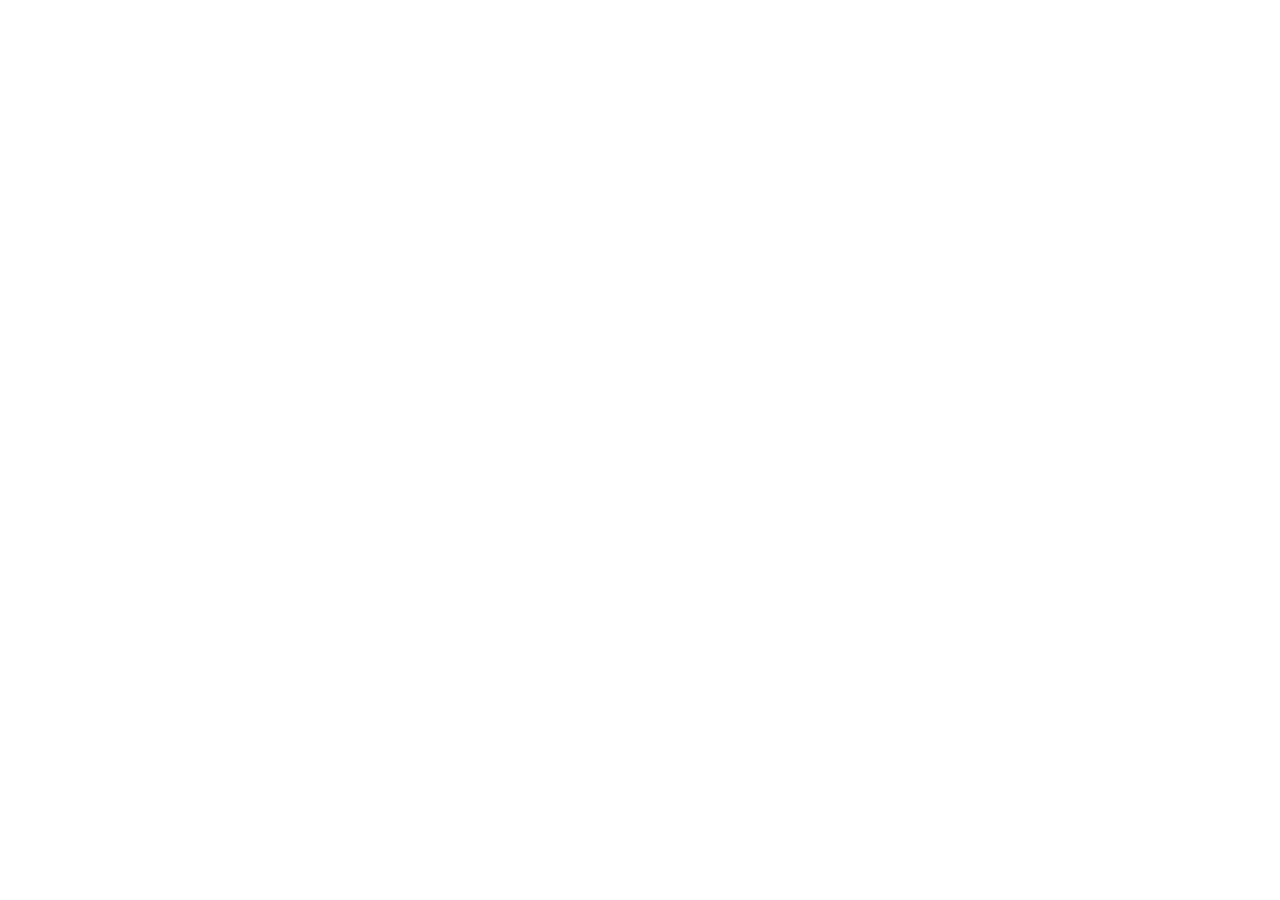
==== index.html @ b9d7a63a "Init : création du dépôt, arborescence des fichiers et structure HTML de base" ====
<!DOCTYPE html>
<html lang="fr">
<head>
    <meta charset="UTF-8">
    <meta name="viewport" content="width=device-width, initial-scale=1.0">
    <title>AfriTalent — Accueil</title>
    
    <!-- Bootstrap 5 via CDN : feuille de style -->
    <link href="https://cdn.jsdelivr.net/npm/bootstrap@5.3.0/dist/css/bootstrap.min.css" rel="stylesheet">
    
    <!-- Ma feuille de style personnelle -->
    <link rel="stylesheet" href="css/style.css">
</head>
<body>
    <!-- Le contenu de la page sera ajoute ici -->
    
    <!-- Bootstrap 5 via CDN : script JavaScript -->
    <script src="https://cdn.jsdelivr.net/npm/bootstrap@5.3.0/dist/js/bootstrap.bundle.min.js"></script>
    
    <!-- Votre script JavaScript -->
    <script src="js/main.js"></script>
    
</body>
</html>
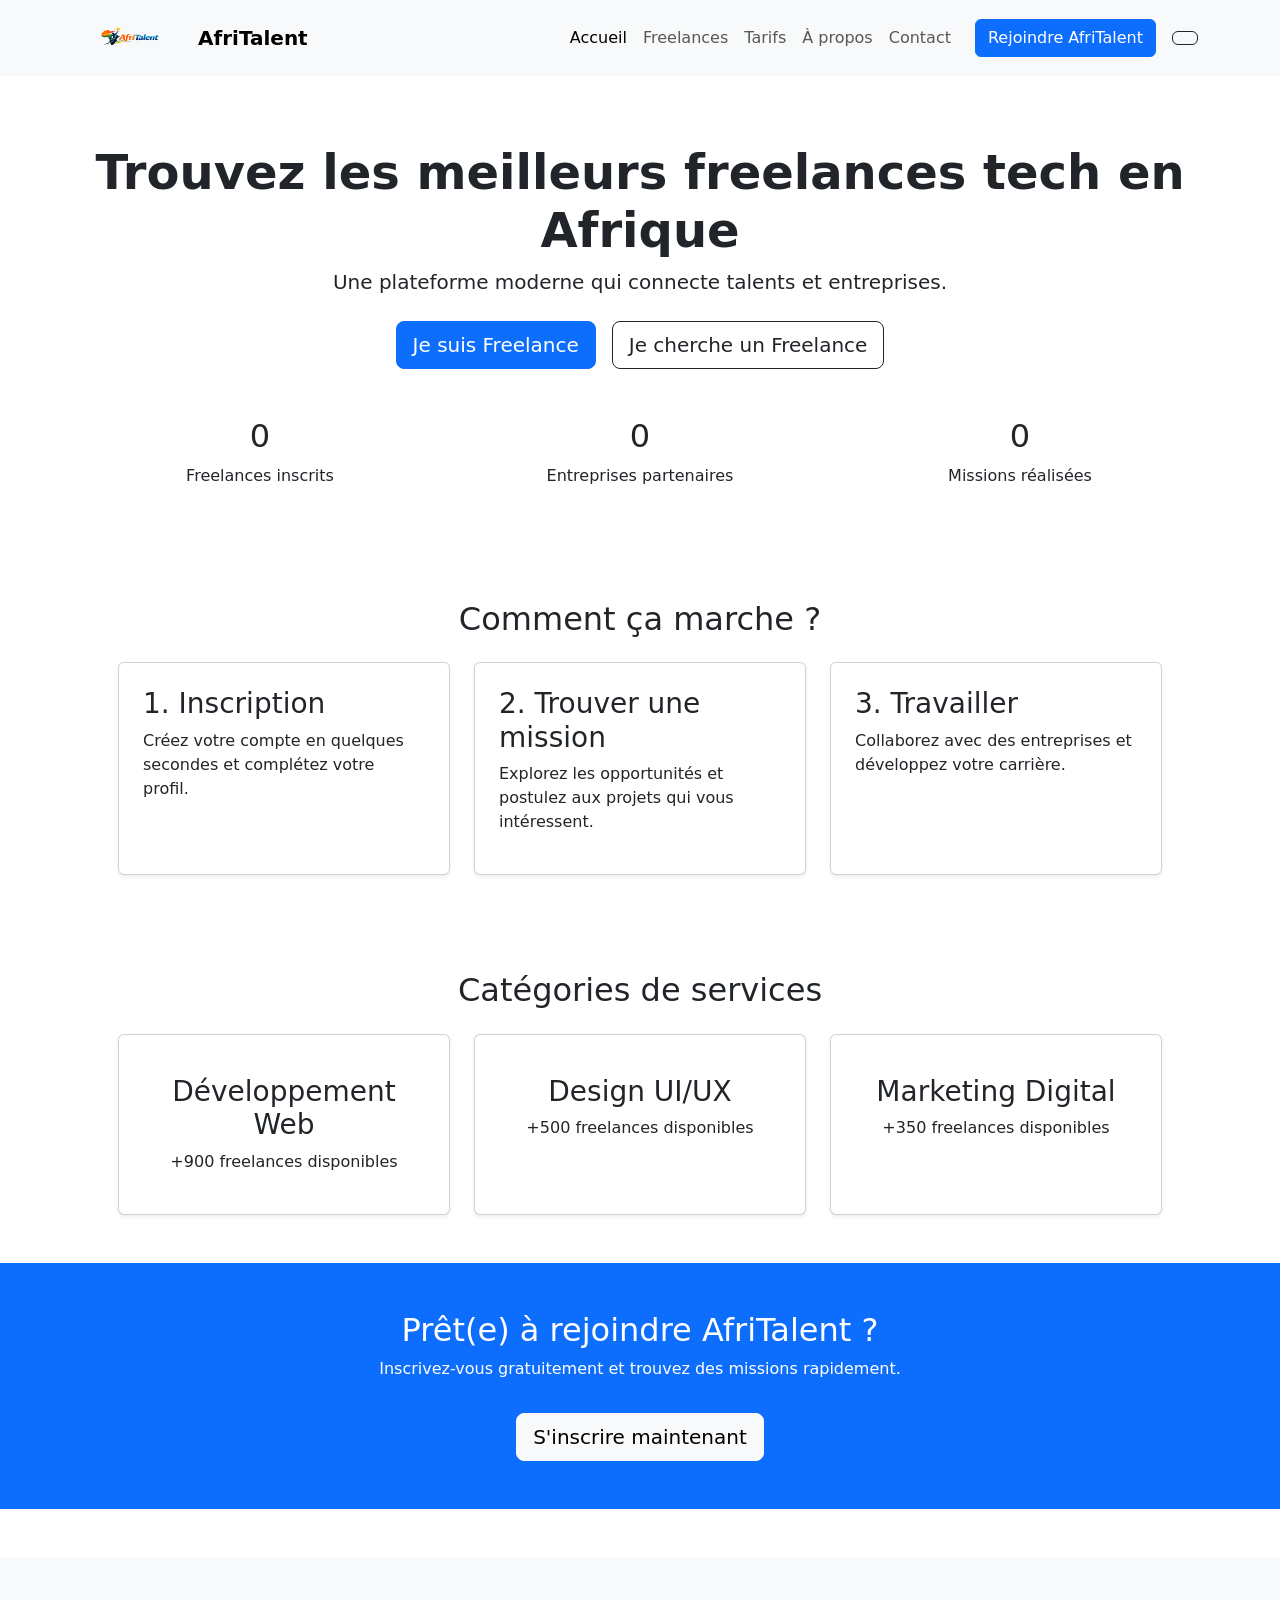
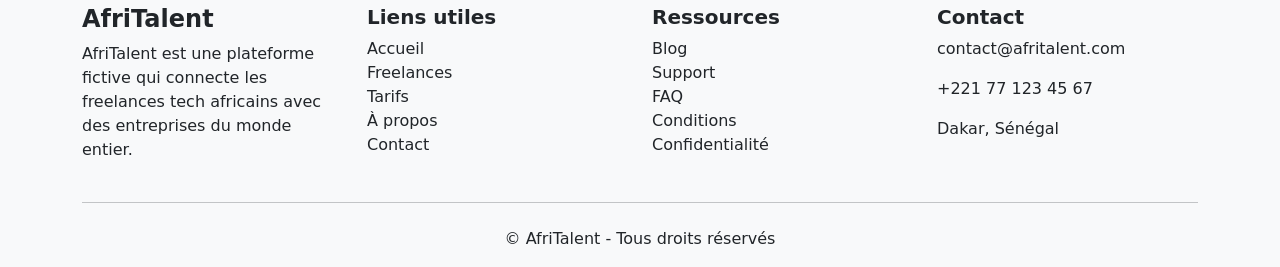
==== commit 7ebd221d: "HTML : structure complète des 5 pages avec sections et contenu texte" ====
--- a/index.html
+++ b/index.html
@@ -12,13 +12,204 @@
     <link rel="stylesheet" href="css/style.css">
 </head>
 <body>
-    <!-- Le contenu de la page sera ajoute ici -->
-    
-    <!-- Bootstrap 5 via CDN : script JavaScript -->
+    <!-- HEADER -->
+  <header>
+    <nav class="navbar navbar-expand-lg navbar-light bg-light fixed-top" id="mainNavbar">
+      <div class="container">
+          <a class="navbar-brand d-flex align-items-center gap-2 fw-bold" href="index.html">
+      <img src="images/logo.png" alt="Logo AfriTalent" width="100" height="50">
+       <a class="navbar-brand fw-bold" href="index.html">AfriTalent</a>
+       
+        <button class="navbar-toggler" type="button" data-bs-toggle="collapse" data-bs-target="#navbarNav">
+          <span class="navbar-toggler-icon"></span>
+        </button>
+
+        <div class="collapse navbar-collapse" id="navbarNav">
+          <ul class="navbar-nav ms-auto">
+            <li class="nav-item"><a class="nav-link active" href="index.html">Accueil</a></li>
+            <li class="nav-item"><a class="nav-link" href="freelance.html">Freelances</a></li>
+            <li class="nav-item"><a class="nav-link" href="tarifs.html">Tarifs</a></li>
+            <li class="nav-item"><a class="nav-link" href="about.html">À propos</a></li>
+            <li class="nav-item"><a class="nav-link" href="contact.html">Contact</a></li>
+          </ul>
+         
+
+          <!-- Bouton CTA -->
+          <a href="contact.html" class="btn btn-primary ms-lg-3">Rejoindre AfriTalent</a>
+          <button class="btn btn-outline-dark ms-3" id="darkModeBtn">
+        <i class="bi bi-moon"></i>
+        </button>
+        </div>
+
+      </div>
+    </nav>
+  </header>
+
+
+  <main class="mt-5 pt-5">
+
+
+    <section id="img-home" class="hero p-5 text-center">
+      <div class="container">
+        <h1 class="display-5 fw-bold">Trouvez les meilleurs freelances tech en Afrique</h1>
+        <p class="lead">Une plateforme moderne qui connecte talents et entreprises.</p>
+
+        <div class="d-flex justify-content-center gap-3 mt-4 flex-wrap">
+          <a href="freelances.html" class="btn btn-primary btn-lg">Je suis Freelance</a>
+          <a href="freelances.html" class="btn btn-outline-dark btn-lg">Je cherche un Freelance</a>
+        </div>
+
+    
+        <div class="row mt-5">
+          <div class="col-md-4">
+            <h2 class="counter" data-target="2500">0</h2>
+            <p>Freelances inscrits</p>
+          </div>
+          <div class="col-md-4">
+            <h2 class="counter" data-target="800">0</h2>
+            <p>Entreprises partenaires</p>
+          </div>
+          <div class="col-md-4">
+            <h2 class="counter" data-target="12000">0</h2>
+            <p>Missions réalisées</p>
+          </div>
+        </div>
+      </div>
+    </section>
+
+
+    <section class="container p-5">
+      <h2 class="text-center mb-4">Comment ça marche ?</h2>
+
+      <div class="row g-4">
+        <div class="col-md-4">
+          <div class="card p-4 shadow-sm h-100">
+            <h3>1. Inscription</h3>
+            <p>Créez votre compte en quelques secondes et complétez votre profil.</p>
+          </div>
+        </div>
+
+        <div class="col-md-4">
+          <div class="card p-4 shadow-sm h-100">
+            <h3>2. Trouver une mission</h3>
+            <p>Explorez les opportunités et postulez aux projets qui vous intéressent.</p>
+          </div>
+        </div>
+
+        <div class="col-md-4">
+          <div class="card p-4 shadow-sm h-100">
+            <h3>3. Travailler</h3>
+            <p>Collaborez avec des entreprises et développez votre carrière.</p>
+          </div>
+        </div>
+      </div>
+    </section>
+
+    
+    <section class="container p-5">
+      <h2 class="text-center mb-4">Catégories de services</h2>
+
+      <div class="row g-4">
+        <div class="col-md-4">
+          <div class="card p-4 text-center shadow-sm h-100">
+            <i class="bi bi-code-slash fs-1"></i>
+            <h3 class="mt-3">Développement Web</h3>
+            <p>+900 freelances disponibles</p>
+          </div>
+        </div>
+
+        <div class="col-md-4">
+          <div class="card p-4 text-center shadow-sm h-100">
+            <i class="bi bi-palette fs-1"></i>
+            <h3 class="mt-3">Design UI/UX</h3>
+            <p>+500 freelances disponibles</p>
+          </div>
+        </div>
+
+        <div class="col-md-4">
+          <div class="card p-4 text-center shadow-sm h-100">
+            <i class="bi bi-megaphone fs-1"></i>
+            <h3 class="mt-3">Marketing Digital</h3>
+            <p>+350 freelances disponibles</p>
+          </div>
+        </div>
+      </div>
+    </section>
+
+    
+    <section class="p-5 text-center bg-primary text-white">
+      <div class="container">
+        <h2>Prêt(e) à rejoindre AfriTalent ?</h2>
+        <p>Inscrivez-vous gratuitement et trouvez des missions rapidement.</p>
+        <a href="contact.html" class="btn btn-light btn-lg mt-3">S'inscrire maintenant</a>
+      </div>
+    </section>
+
+    </main>
+
     <script src="https://cdn.jsdelivr.net/npm/bootstrap@5.3.0/dist/js/bootstrap.bundle.min.js"></script>
-    
-    <!-- Votre script JavaScript -->
+
     <script src="js/main.js"></script>
     
+    <footer class="bg-light pt-5 pb-3 mt-5">
+        <div class="container">
+            <div class="row g-4">
+                <!-- Colonne 1 : AfriTalent -->
+                <div class="col-12 col-md-6 col-lg-3">
+                    <h4 class="fw-bold">AfriTalent</h4>
+                    <p>
+                        AfriTalent est une plateforme fictive qui connecte les freelances tech africains
+                        avec des entreprises du monde entier.
+                    </p>
+                    <div class="d-flex gap-3">
+                        <a href="#" class="text-dark fs-4"><i class="bi bi-facebook"></i></a>
+                        <a href="#" class="text-dark fs-4"><i class="bi bi-twitter-x"></i></a>
+                        <a href="#" class="text-dark fs-4"><i class="bi bi-linkedin"></i></a>
+                        <a href="#" class="text-dark fs-4"><i class="bi bi-instagram"></i></a>
+                    </div>
+                </div>
+
+                <!-- Colonne 2 : Liens utiles -->
+                <div class="col-12 col-md-6 col-lg-3">
+                    <h5 class="fw-bold">Liens utiles</h5>
+                    <ul class="list-unstyled">
+                        <li><a href="index.html" class="text-decoration-none text-dark">Accueil</a></li>
+                        <li><a href="freelances.html" class="text-decoration-none text-dark">Freelances</a></li>
+                        <li><a href="tarifs.html" class="text-decoration-none text-dark">Tarifs</a></li>
+                        <li><a href="about.html" class="text-decoration-none text-dark">À propos</a></li>
+                        <li><a href="contact.html" class="text-decoration-none text-dark">Contact</a></li>
+                    </ul>
+                </div>
+
+                <!-- Colonne 3 : Ressources -->
+                <div class="col-12 col-md-6 col-lg-3">
+                    <h5 class="fw-bold">Ressources</h5>
+                    <ul class="list-unstyled">
+                        <li><a href="#" class="text-decoration-none text-dark">Blog</a></li>
+                        <li><a href="#" class="text-decoration-none text-dark">Support</a></li>
+                        <li><a href="#" class="text-decoration-none text-dark">FAQ</a></li>
+                        <li><a href="#" class="text-decoration-none text-dark">Conditions</a></li>
+                        <li><a href="#" class="text-decoration-none text-dark">Confidentialité</a></li>
+                    </ul>
+                </div>
+
+                <!-- Colonne 4 : Contact -->
+                <div class="col-12 col-md-6 col-lg-3">
+                    <h5 class="fw-bold">Contact</h5>
+                    <p><i class="bi bi-envelope"></i> contact@afritalent.com</p>
+                    <p><i class="bi bi-telephone"></i> +221 77 123 45 67</p>
+                    <p><i class="bi bi-geo-alt"></i> Dakar, Sénégal</p>
+                </div>
+
+            </div>
+
+            <hr class="my-4">
+
+            <p class="text-center mb-0">
+                &copy; <span id="year"></span> AfriTalent - Tous droits réservés
+            </p>
+
+        </div>
+    </footer>
 </body>
 </html>
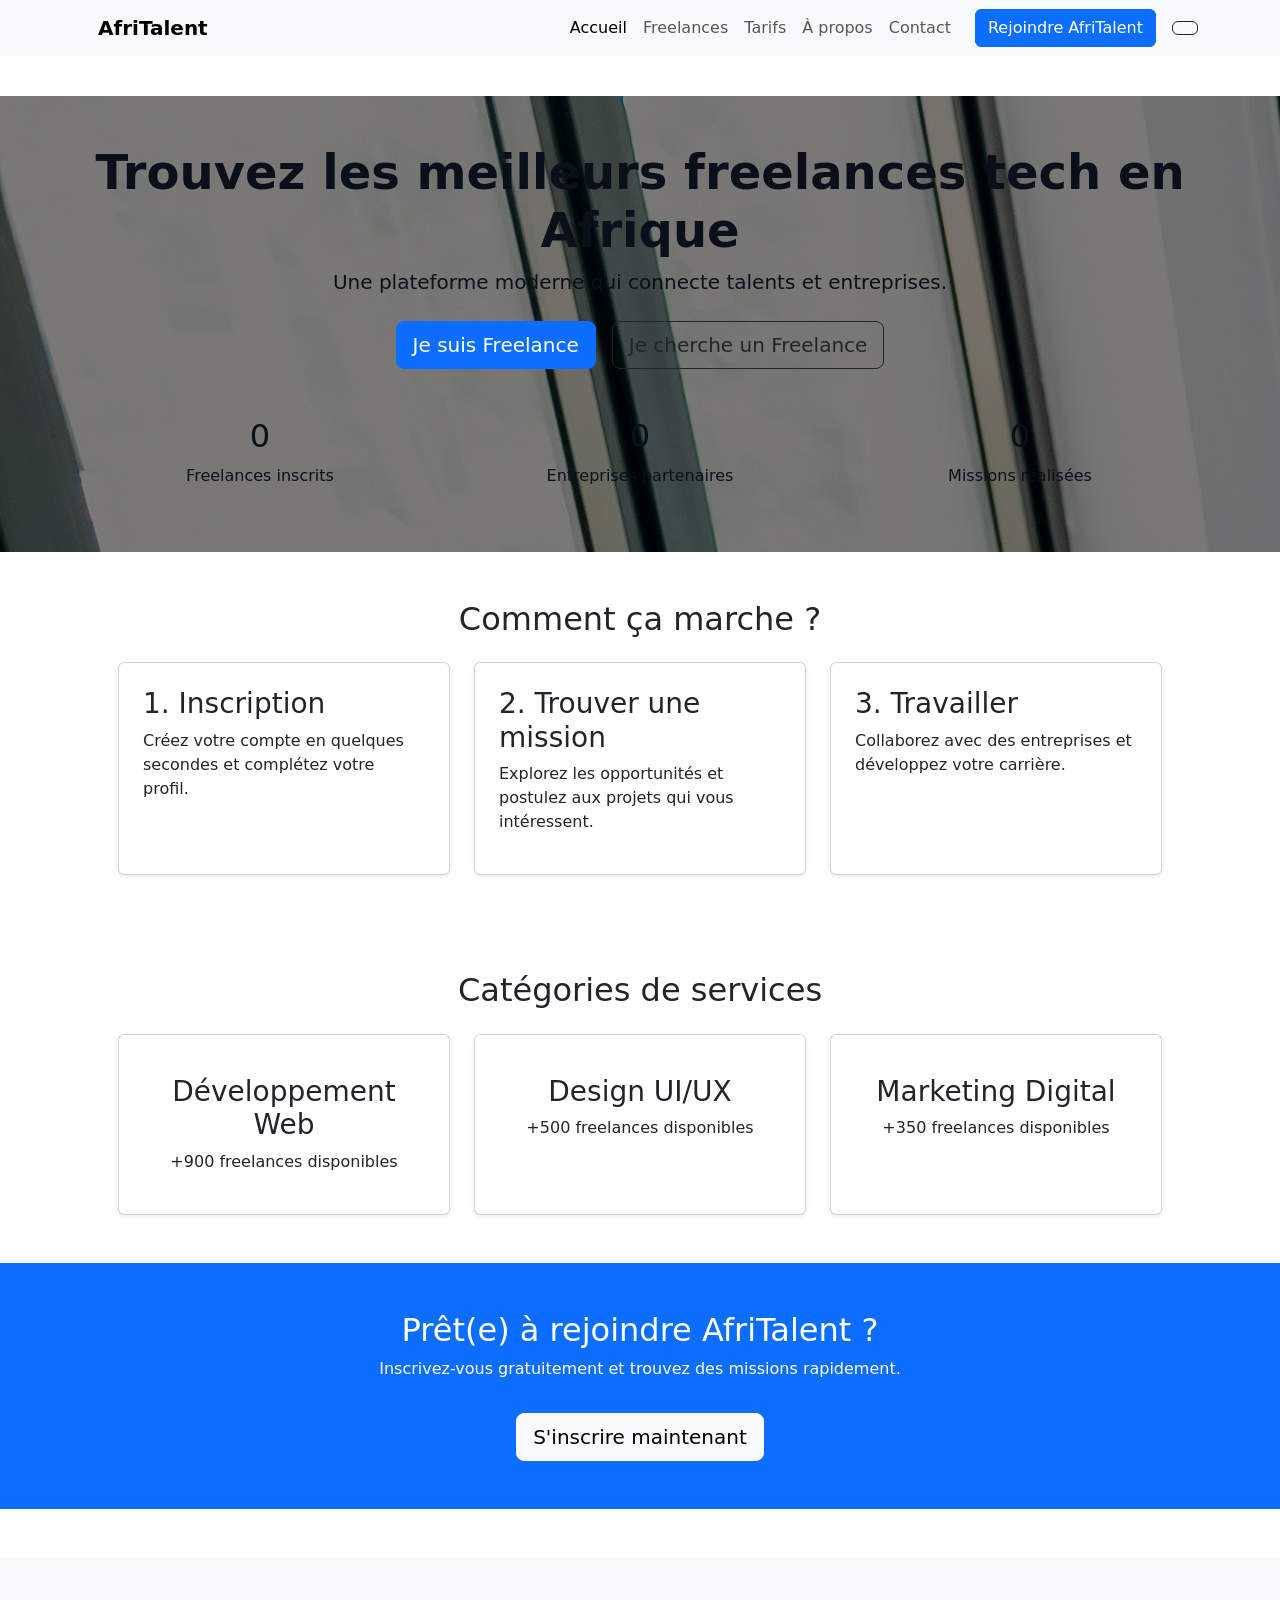
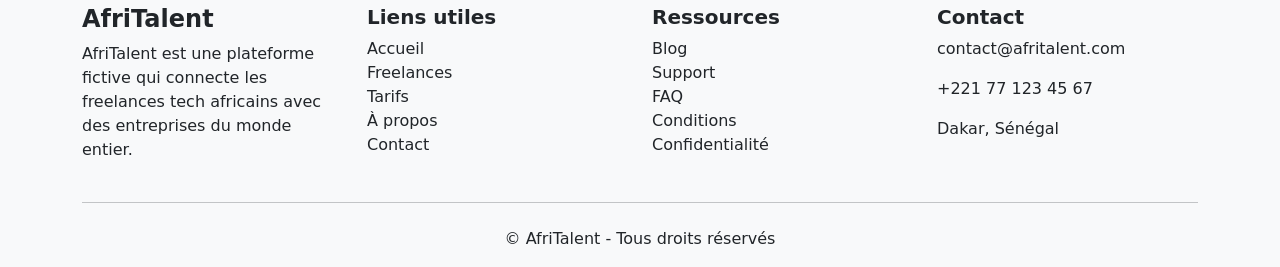
==== commit a3de6998: "CSS : variables, typographie, layout général et styles de base" ====
--- a/index.html
+++ b/index.html
@@ -16,15 +16,14 @@
   <header>
     <nav class="navbar navbar-expand-lg navbar-light bg-light fixed-top" id="mainNavbar">
       <div class="container">
-          <a class="navbar-brand d-flex align-items-center gap-2 fw-bold" href="index.html">
-      <img src="images/logo.png" alt="Logo AfriTalent" width="100" height="50">
-       <a class="navbar-brand fw-bold" href="index.html">AfriTalent</a>
+            <a class="navbar-brand d-flex align-items-center gap-2 fw-bold" href="index.html">
+            <a class="navbar-brand fw-bold" href="index.html">AfriTalent</a>
        
-        <button class="navbar-toggler" type="button" data-bs-toggle="collapse" data-bs-target="#navbarNav">
-          <span class="navbar-toggler-icon"></span>
-        </button>
-
-        <div class="collapse navbar-collapse" id="navbarNav">
+            <button class="navbar-toggler" type="button" data-bs-toggle="collapse" data-bs-target="#navbarNav">
+                <span class="navbar-toggler-icon"></span>
+            </button>
+
+            <div class="collapse navbar-collapse" id="navbarNav">
           <ul class="navbar-nav ms-auto">
             <li class="nav-item"><a class="nav-link active" href="index.html">Accueil</a></li>
             <li class="nav-item"><a class="nav-link" href="freelance.html">Freelances</a></li>
@@ -34,14 +33,13 @@
           </ul>
          
 
-          <!-- Bouton CTA -->
-          <a href="contact.html" class="btn btn-primary ms-lg-3">Rejoindre AfriTalent</a>
-          <button class="btn btn-outline-dark ms-3" id="darkModeBtn">
-        <i class="bi bi-moon"></i>
-        </button>
-        </div>
-
-      </div>
+                    <!-- Bouton CTA -->
+                    <a href="contact.html" class="btn btn-primary ms-lg-3">Rejoindre AfriTalent</a>
+                    <button class="btn btn-outline-dark ms-3" id="darkModeBtn">
+                    <i class="bi bi-moon"></i>
+                </button>
+            </div>
+        </div>
     </nav>
   </header>
 
@@ -49,7 +47,7 @@
   <main class="mt-5 pt-5">
 
 
-    <section id="img-home" class="hero p-5 text-center">
+    <section id="img" class=" p-5 text-center">
       <div class="container">
         <h1 class="display-5 fw-bold">Trouvez les meilleurs freelances tech en Afrique</h1>
         <p class="lead">Une plateforme moderne qui connecte talents et entreprises.</p>
--- a/css/style.css
+++ b/css/style.css
@@ -0,0 +1,18 @@
+:root{
+    --primary: #0d6efd;
+  --secondary: #6c757d;
+  --dark: #0b0f1a;
+  --light: #ffffff;
+  --gray: #f5f6fa;
+  --text: #1c1c1c;
+
+}
+
+
+#img{
+    background-image: linear-gradient(to bottom, rgb(0,0,0,0.5), rgb(0,0,0,0.5)), url(../images/photo-arriere-plan.jpg);
+    gap: 100px;
+    padding: 100px;
+    align-items: center;
+    color: var(--dark);
+}
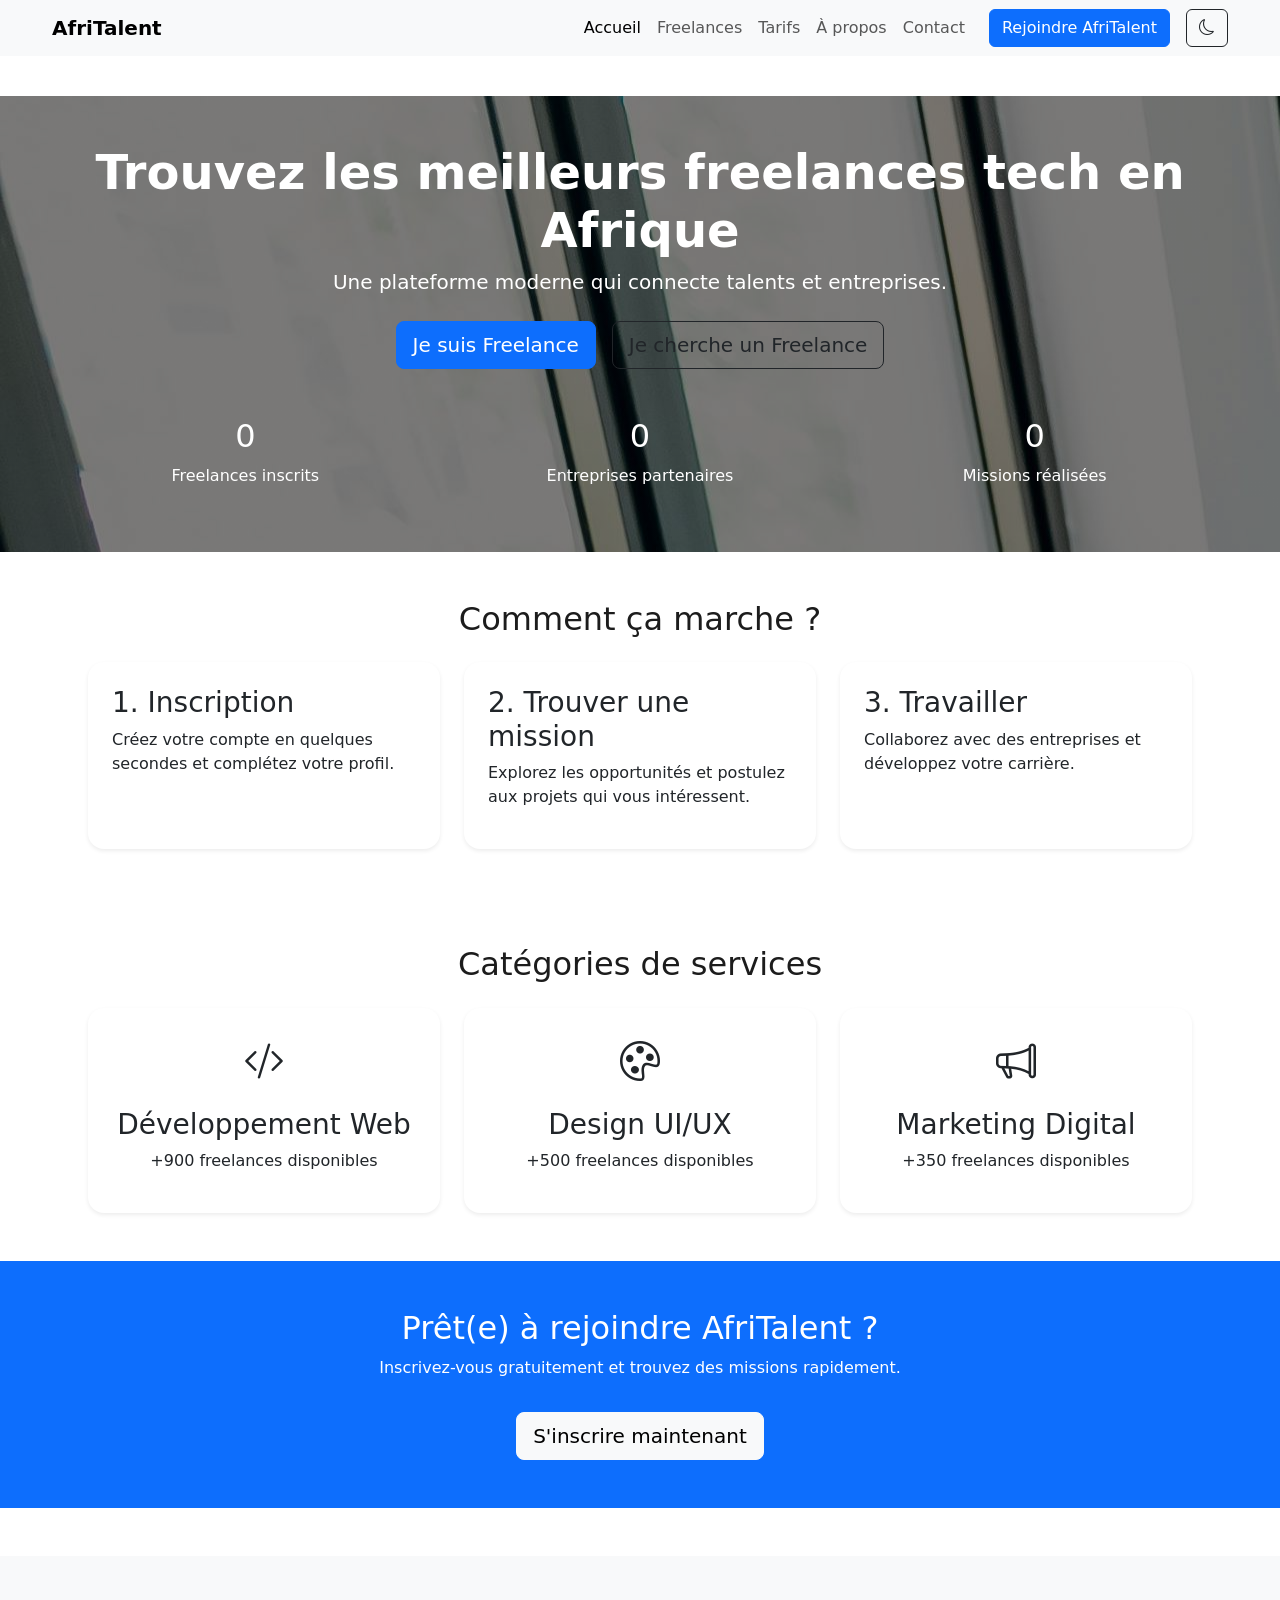
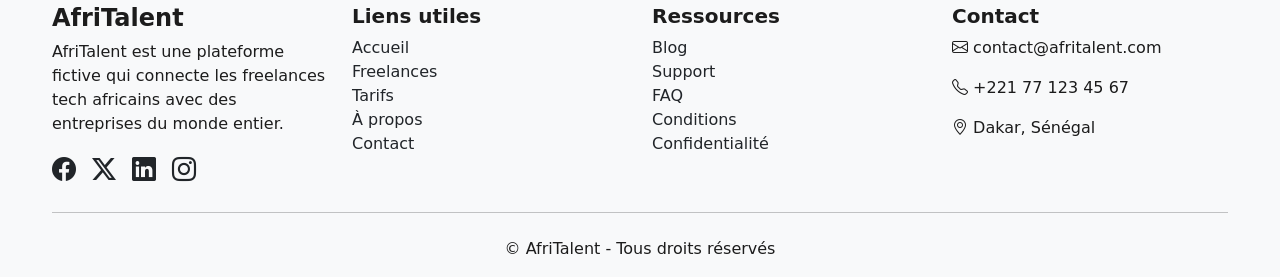
==== commit dcd08ce6: "CSS : responsive design mobile et tablette, media queries" ====
--- a/index.html
+++ b/index.html
@@ -7,6 +7,7 @@
     
     <!-- Bootstrap 5 via CDN : feuille de style -->
     <link href="https://cdn.jsdelivr.net/npm/bootstrap@5.3.0/dist/css/bootstrap.min.css" rel="stylesheet">
+    <link href="https://cdn.jsdelivr.net/npm/bootstrap-icons@1.10.5/font/bootstrap-icons.css" rel="stylesheet">
     
     <!-- Ma feuille de style personnelle -->
     <link rel="stylesheet" href="css/style.css">
@@ -16,17 +17,15 @@
   <header>
     <nav class="navbar navbar-expand-lg navbar-light bg-light fixed-top" id="mainNavbar">
       <div class="container">
-            <a class="navbar-brand d-flex align-items-center gap-2 fw-bold" href="index.html">
             <a class="navbar-brand fw-bold" href="index.html">AfriTalent</a>
-       
-            <button class="navbar-toggler" type="button" data-bs-toggle="collapse" data-bs-target="#navbarNav">
+            <button class="navbar-toggler" type="button" data-bs-toggle="collapse" data-bs-target="#navbarNav" aria-controls="navbarNav" aria-expanded="false" aria-label="Basculer la navigation">
                 <span class="navbar-toggler-icon"></span>
             </button>
 
             <div class="collapse navbar-collapse" id="navbarNav">
           <ul class="navbar-nav ms-auto">
             <li class="nav-item"><a class="nav-link active" href="index.html">Accueil</a></li>
-            <li class="nav-item"><a class="nav-link" href="freelance.html">Freelances</a></li>
+            <li class="nav-item"><a class="nav-link" href="freelances.html">Freelances</a></li>
             <li class="nav-item"><a class="nav-link" href="tarifs.html">Tarifs</a></li>
             <li class="nav-item"><a class="nav-link" href="about.html">À propos</a></li>
             <li class="nav-item"><a class="nav-link" href="contact.html">Contact</a></li>
@@ -143,13 +142,9 @@
       </div>
     </section>
 
-    </main>
-
-    <script src="https://cdn.jsdelivr.net/npm/bootstrap@5.3.0/dist/js/bootstrap.bundle.min.js"></script>
-
-    <script src="js/main.js"></script>
-    
-    <footer class="bg-light pt-5 pb-3 mt-5">
+  </main>
+
+  <footer class="bg-light pt-5 pb-3 mt-5">
         <div class="container">
             <div class="row g-4">
                 <!-- Colonne 1 : AfriTalent -->
@@ -209,5 +204,8 @@
 
         </div>
     </footer>
+
+    <script src="https://cdn.jsdelivr.net/npm/bootstrap@5.3.0/dist/js/bootstrap.bundle.min.js"></script>
+    <script src="js/main.js"></script>
 </body>
 </html>
--- a/css/style.css
+++ b/css/style.css
@@ -1,18 +1,194 @@
 :root{
-    --primary: #0d6efd;
+  --primary: #0d6efd;
   --secondary: #6c757d;
   --dark: #0b0f1a;
   --light: #ffffff;
   --gray: #f5f6fa;
   --text: #1c1c1c;
-
+  --font-body: "Inter", system-ui, sans-serif;
+  --radius: 1rem;
+  --shadow: 0 15px 30px rgba(0, 0, 0, 0.08);
+}
+body {
+  font-family: var(--font-body);
+  background-color: var(--bs-body-bg);
+  color: var(--text);
+  transition: background 0.3s ease, color 0.3s ease;
+  background-size: cover;
+  background-position: center;
+  background-repeat: no-repeat;
 }
 
+.hero {
+  background: var(--gray);
+  border-radius: var(--radius);
+}
 
-#img{
-    background-image: linear-gradient(to bottom, rgb(0,0,0,0.5), rgb(0,0,0,0.5)), url(../images/photo-arriere-plan.jpg);
-    gap: 100px;
-    padding: 100px;
-    align-items: center;
-    color: var(--dark);
-}+.card {
+  border: none;
+  border-radius: var(--radius);
+  box-shadow: var(--shadow);
+  transition: transform 0.3s ease, box-shadow 0.3s ease;
+}
+
+.card:hover {
+  transform: translateY(-6px);
+  box-shadow: 0 15px 30px rgba(0, 0, 0, 0.12);
+}
+
+.navbar.scrolled {
+  background-color: var(--light);
+  box-shadow: var(--shadow);
+  transition: 0.3s;
+}
+
+body.dark {
+  background-color: var(--dark);
+  color: var(--light);
+}
+
+body.dark .card {
+  background-color: #111827;
+  color: var(--light);
+}
+
+body.dark .navbar {
+  background-color: #111827;
+}
+
+body.dark .navbar .nav-link,
+body.dark .navbar-brand {
+  color: var(--light);
+}
+
+@media (max-width: 768px) {
+  .hero {
+    text-align: center;
+    padding: 30px;
+  }
+}
+
+.hero .container {
+  position: relative;
+  z-index: 1;
+}
+
+/* ==========================
+   BENTO GRID (CHIFFRES CLÉS)
+========================== */
+.bento-grid {
+  display: grid;
+  grid-template-columns: repeat(3, 1fr);
+  gap: 20px;
+}
+
+.bento-card {
+  background: var(--gray);
+  padding: 30px;
+  border-radius: var(--radius);
+  box-shadow: var(--shadow);
+  text-align: center;
+  transition: 0.3s ease;
+}
+
+.bento-card:hover {
+  transform: translateY(-6px);
+}
+
+/* Carte plus grande */
+.bento-card.big {
+  grid-column: span 2;
+  grid-row: span 2;
+  display: flex;
+  flex-direction: column;
+  justify-content: center;
+}
+
+/* Carte large */
+.bento-card.wide {
+  grid-column: span 3;
+}
+
+/* Counter style */
+.bento-card h3 {
+  font-size: 50px;
+  font-weight: bold;
+  color: var(--primary);
+}
+
+/* Responsive */
+@media (max-width: 992px) {
+  .bento-grid {
+    grid-template-columns: repeat(2, 1fr);
+  }
+
+  .bento-card.wide {
+    grid-column: span 2;
+  }
+
+  .bento-card.big {
+    grid-column: span 2;
+  }
+}
+
+#img {
+  background-image: linear-gradient(to bottom, rgba(0, 0, 0, 0.5), rgba(0, 0, 0, 0.5)), url(../images/photo-arriere-plan.jpg);
+  gap: 100px;
+  padding: 100px;
+  align-items: center;
+  color: var(--light);
+}
+/* =========================
+   RESPONSIVE MOBILE
+========================= */
+@media (max-width: 576px) {
+
+  .hero h1 {
+    font-size: 2rem;
+  }
+
+  .hero p {
+    font-size: 1rem;
+  }
+
+  .hero {
+    padding: 60px 20px;
+    text-align: center;
+  }
+
+  .navbar-brand {
+    font-size: 1.3rem;
+  }
+
+  footer {
+    text-align: center;
+  }
+}
+
+/* =========================
+   RESPONSIVE TABLETTE
+========================= */
+@media (min-width: 577px) and (max-width: 991px) {
+
+  .hero h1 {
+    font-size: 2.5rem;
+  }
+
+  .hero {
+    padding: 80px 30px;
+  }
+}
+
+/* =========================
+   GRAND ECRAN
+========================= */
+@media (min-width: 1200px) {
+
+  .hero h1 {
+    font-size: 4rem;
+  }
+
+  .container {
+    max-width: 1200px;
+  }
+}
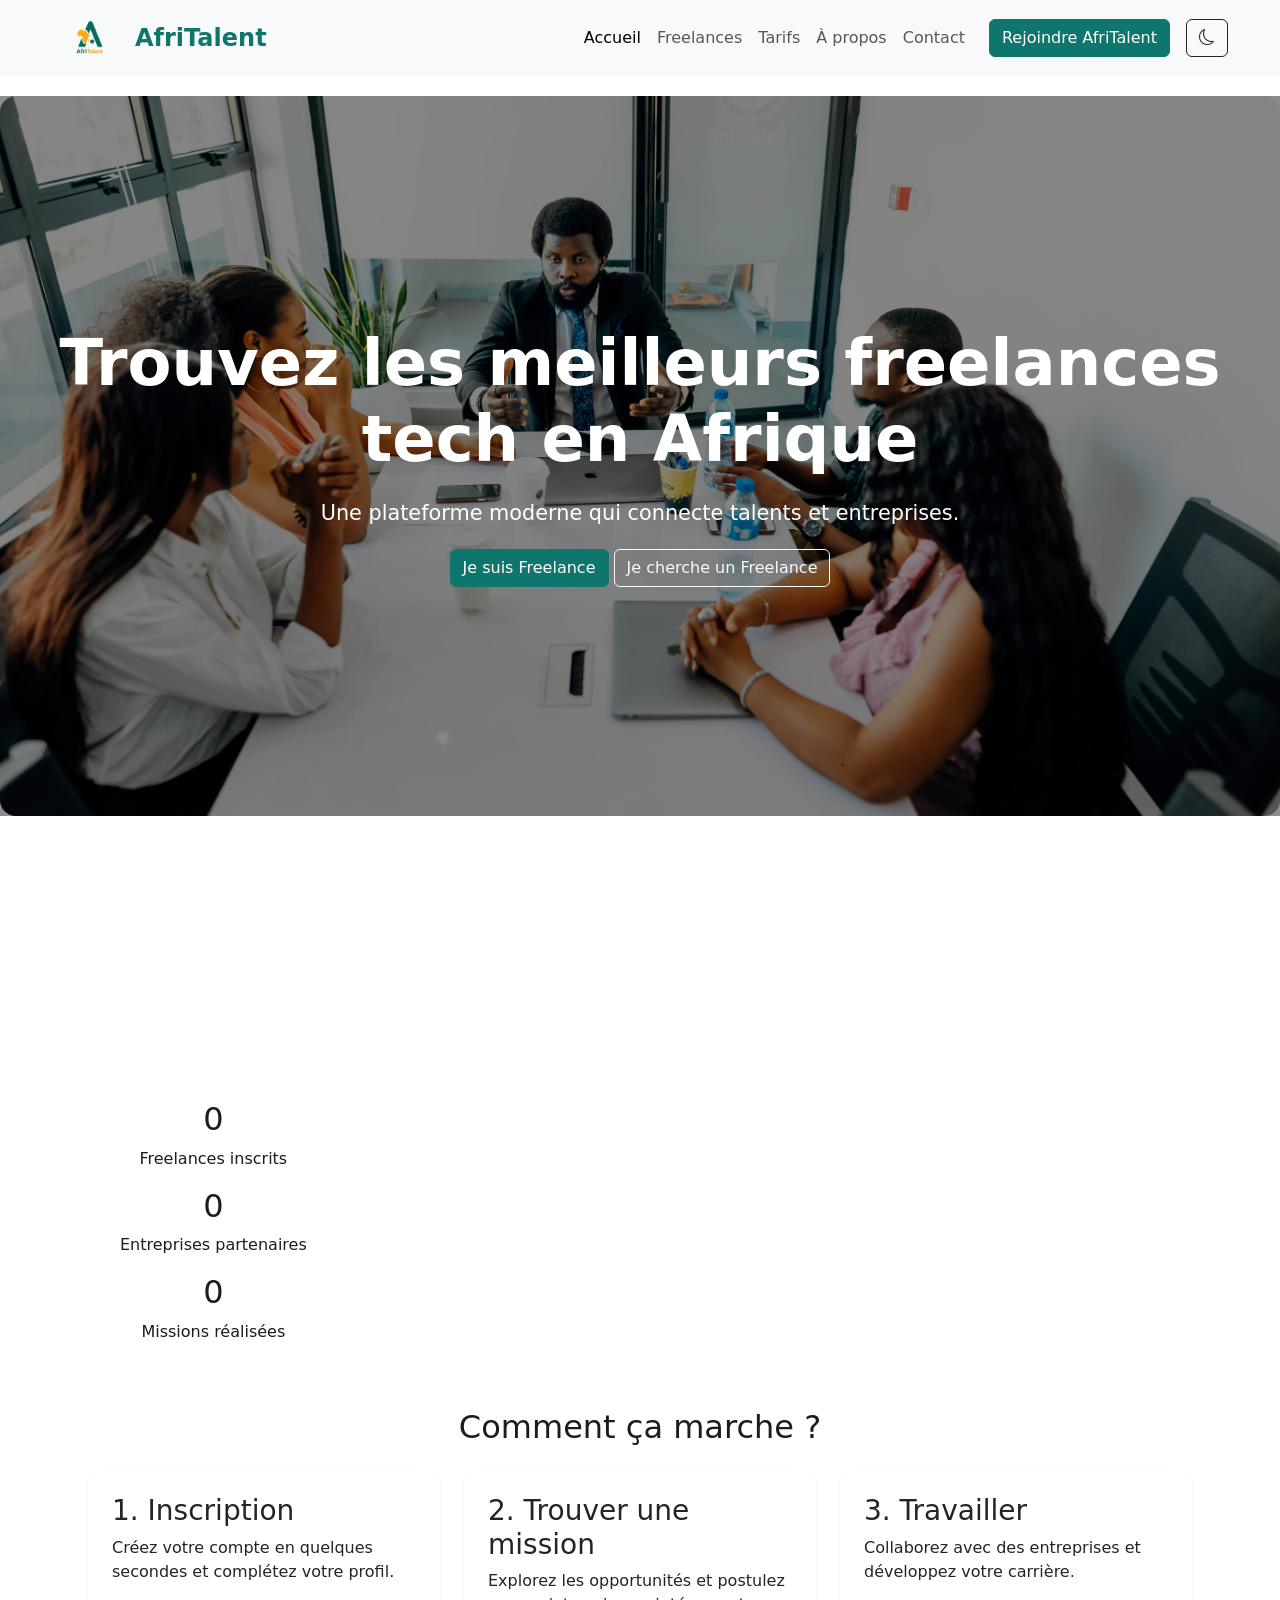
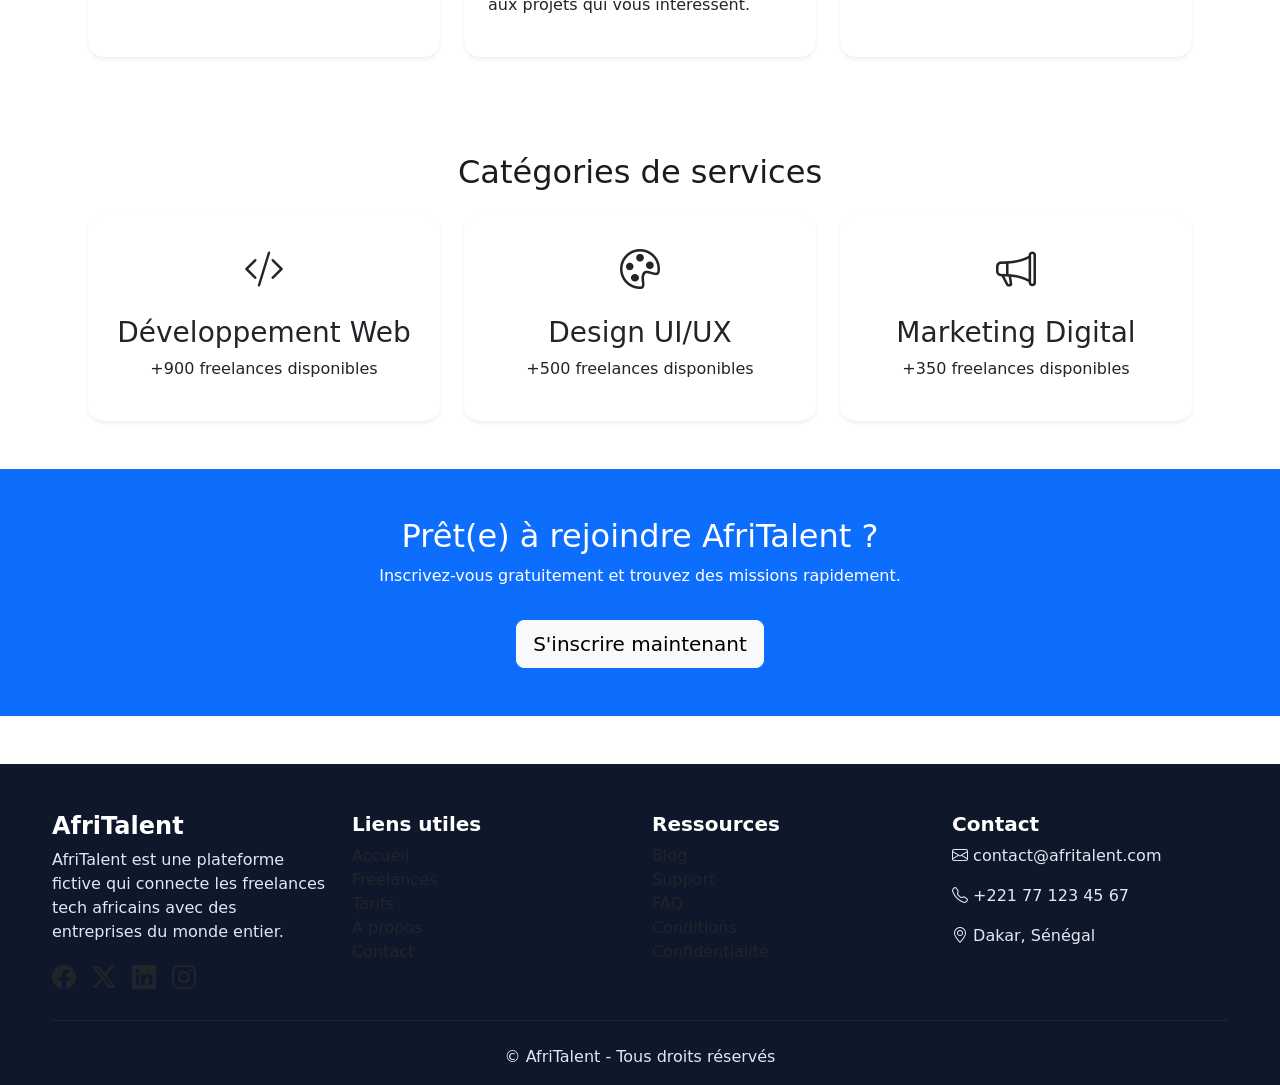
==== commit 093ba7f6: "JS : dark mode avec localStorage, navbar dynamique au scroll" ====
--- a/index.html
+++ b/index.html
@@ -17,7 +17,13 @@
   <header>
     <nav class="navbar navbar-expand-lg navbar-light bg-light fixed-top" id="mainNavbar">
       <div class="container">
-            <a class="navbar-brand fw-bold" href="index.html">AfriTalent</a>
+            <a class="navbar-brand d-flex align-items-center" href="index.html">
+    <img src="images/logo-afritalent.png"
+         alt="Logo AfriTalent"
+         class="logo-navbar">
+
+    <span class="ms-2 fw-bold">AfriTalent</span>
+</a>
             <button class="navbar-toggler" type="button" data-bs-toggle="collapse" data-bs-target="#navbarNav" aria-controls="navbarNav" aria-expanded="false" aria-label="Basculer la navigation">
                 <span class="navbar-toggler-icon"></span>
             </button>
@@ -46,33 +52,46 @@
   <main class="mt-5 pt-5">
 
 
-    <section id="img" class=" p-5 text-center">
-      <div class="container">
-        <h1 class="display-5 fw-bold">Trouvez les meilleurs freelances tech en Afrique</h1>
-        <p class="lead">Une plateforme moderne qui connecte talents et entreprises.</p>
-
-        <div class="d-flex justify-content-center gap-3 mt-4 flex-wrap">
-          <a href="freelances.html" class="btn btn-primary btn-lg">Je suis Freelance</a>
-          <a href="freelances.html" class="btn btn-outline-dark btn-lg">Je cherche un Freelance</a>
-        </div>
-
-    
-        <div class="row mt-5">
-          <div class="col-md-4">
-            <h2 class="counter" data-target="2500">0</h2>
-            <p>Freelances inscrits</p>
-          </div>
-          <div class="col-md-4">
-            <h2 class="counter" data-target="800">0</h2>
-            <p>Entreprises partenaires</p>
-          </div>
-          <div class="col-md-4">
-            <h2 class="counter" data-target="12000">0</h2>
-            <p>Missions réalisées</p>
-          </div>
-        </div>
-      </div>
-    </section>
+   <section class="hero">
+  <div class="hero-overlay">
+    <div class="container text-center">
+      <h1>Trouvez les meilleurs freelances tech en Afrique</h1>
+      <p>Une plateforme moderne qui connecte talents et entreprises.</p>
+
+      <a href="freelances.html" class="btn btn-primary">
+        Je suis Freelance
+      </a>
+
+      <a href="contact.html" class="btn btn-outline-light">
+        Je cherche un Freelance
+      </a>
+    </div>
+  </div>
+</section>
+<div class="wave">
+  <svg xmlns="http://www.w3.org/2000/svg"
+       viewBox="0 0 1440 320">
+    <path fill="#ffffff"
+          fill-opacity="1"
+          d="M0,128L80,149.3C160,171,320,213,480,208C640,203,800,149,960,138.7C1120,128,1280,160,1360,176L1440,192L1440,320L0,320Z">
+    </path>
+  </svg>
+</div>
+
+ <div class="col-md-4 text-center">
+    <h2 class="counter" data-target="2500">0</h2>
+    <p>Freelances inscrits</p>
+</div>
+
+<div class="col-md-4 text-center">
+    <h2 class="counter" data-target="800">0</h2>
+    <p>Entreprises partenaires</p>
+</div>
+
+<div class="col-md-4 text-center">
+    <h2 class="counter" data-target="12000">0</h2>
+    <p>Missions réalisées</p>
+</div>
 
 
     <section class="container p-5">
@@ -144,7 +163,7 @@
 
   </main>
 
-  <footer class="bg-light pt-5 pb-3 mt-5">
+  <footer class="footer-custom pt-5 pb-3 mt-5">
         <div class="container">
             <div class="row g-4">
                 <!-- Colonne 1 : AfriTalent -->
@@ -206,6 +225,10 @@
     </footer>
 
     <script src="https://cdn.jsdelivr.net/npm/bootstrap@5.3.0/dist/js/bootstrap.bundle.min.js"></script>
+
+    <button id="backToTop" class="btn btn-primary">
+  ↑
+</button>
     <script src="js/main.js"></script>
 </body>
 </html>
--- a/css/style.css
+++ b/css/style.css
@@ -1,13 +1,76 @@
 :root{
-  --primary: #0d6efd;
-  --secondary: #6c757d;
-  --dark: #0b0f1a;
-  --light: #ffffff;
-  --gray: #f5f6fa;
+ --primary: #0F766E;
+ --secondary: #F59E0B;
+ --accent: #2563EB;
+ --light-bg: #F8FAFC;
+ --dark-text: #1E293B;
+ --gray: #f5f6fa;
   --text: #1c1c1c;
   --font-body: "Inter", system-ui, sans-serif;
   --radius: 1rem;
   --shadow: 0 15px 30px rgba(0, 0, 0, 0.08);
+
+}
+.hero {
+    background: linear-gradient(
+        135deg,
+        #0F766E,
+        #2563EB
+    );
+    color: white;
+}
+.about-section {
+    background: #F8FAFC;
+}
+.about-section .card {
+    border-left: 5px solid #0F766E;
+}
+.freelance-page {
+    background-color: #F8FAFC;
+}
+.card {
+    border: none;
+    border-radius: 15px;
+}
+.card:hover {
+    transform: translateY(-5px);
+    box-shadow: 0 15px 30px rgba(0,0,0,0.15);
+}
+.border-primary {
+    border: 3px solid #F59E0B !important;
+}
+.btn-primary {
+    background-color: #0F766E;
+    border-color: #0F766E;
+}
+.contact-section {
+    background:
+    linear-gradient(
+    rgba(15,118,110,0.85),
+    rgba(37,99,235,0.85)),
+    url("../images/bg.jpg");
+}
+.form-control {
+    border-radius: 10px;
+}
+footer {
+    background: #0F172A;
+    color: white;
+}
+footer a {
+    color: #CBD5E1;
+}
+
+footer a:hover {
+    color: #F59E0B;
+}
+.dark-mode footer {
+    background: #020617;
+    color: white;
+}
+
+.dark-mode footer a {
+    color: #e2e8f0 !important;
 }
 body {
   font-family: var(--font-body);
@@ -131,12 +194,35 @@
   }
 }
 
-#img {
-  background-image: linear-gradient(to bottom, rgba(0, 0, 0, 0.5), rgba(0, 0, 0, 0.5)), url(../images/photo-arriere-plan.jpg);
-  gap: 100px;
-  padding: 100px;
-  align-items: center;
-  color: var(--light);
+.hero {
+    background-image: url("../images/photo-arriere-plan.jpg");
+    background-size: cover;
+    background-position: center;
+    min-height: 80vh;
+
+    position: relative;
+}
+
+.hero-overlay {
+    background: rgba(0, 0, 0, 0.45);
+
+    min-height: 80vh;
+
+    display: flex;
+    align-items: center;
+    justify-content: center;
+
+    color: white;
+}
+
+.hero h1 {
+    font-size: 4rem;
+    font-weight: bold;
+}
+
+.hero p {
+    font-size: 1.3rem;
+    margin: 20px 0;
 }
 /* =========================
    RESPONSIVE MOBILE
@@ -164,6 +250,34 @@
     text-align: center;
   }
 }
+footer {
+    background: #0f172a;
+    color: #f8fafc;
+    padding: 60px 30px;
+}
+
+footer h4,
+footer h5 {
+    color: white;
+    font-weight: bold;
+}
+
+footer p {
+    color: #e2e8f0;
+}
+
+footer a {
+    color: #e2e8f0 !important;
+    text-decoration: none;
+}
+
+footer a:hover {
+    color: #f59e0b !important;
+}
+
+footer hr {
+    border-color: rgba(255,255,255,0.2);
+}
 
 /* =========================
    RESPONSIVE TABLETTE
@@ -192,3 +306,73 @@
     max-width: 1200px;
   }
 }
+/* DARK MODE */
+.dark-mode {
+  background-color: #121212;
+  color: white;
+}
+
+.dark-mode .card {
+  background-color: #1e1e1e;
+  color: white;
+}
+
+.dark-mode .navbar {
+  background-color: #1e1e1e !important;
+}
+
+.dark-mode footer {
+  background-color: #1e1e1e !important;
+  color: white;
+}
+
+
+/* BOUTON RETOUR HAUT */
+
+#backToTop {
+  position: fixed;
+  bottom: 20px;
+  right: 20px;
+
+  display: none;
+
+  z-index: 999;
+
+  border-radius: 50%;
+  width: 50px;
+  height: 50px;
+}
+/* NAVBAR SCROLL */
+
+.navbar-scrolled {
+  background-color: white !important;
+  box-shadow: 0 4px 15px rgba(0,0,0,0.1);
+  padding-top: 5px;
+  padding-bottom: 5px;
+  transition: all 0.3s ease;
+}
+.logo-navbar{
+    height:50px;
+    width:auto;
+}
+
+.navbar-brand{
+    font-size:1.5rem;
+    color:#0F766E !important;
+}
+/* Navbar normale */
+#mainNavbar {
+    transition: all 0.3s ease;
+}
+
+/* Navbar après scroll */
+.navbar-scrolled {
+    background-color: white !important;
+    box-shadow: 0 4px 15px rgba(0, 0, 0, 0.15);
+    padding-top: 5px;
+    padding-bottom: 5px;
+}
+.navbar-scrolled {
+    background-color: #ffffff !important;
+    box-shadow: 0 4px 15px rgba(15, 118, 110, 0.2);
+}
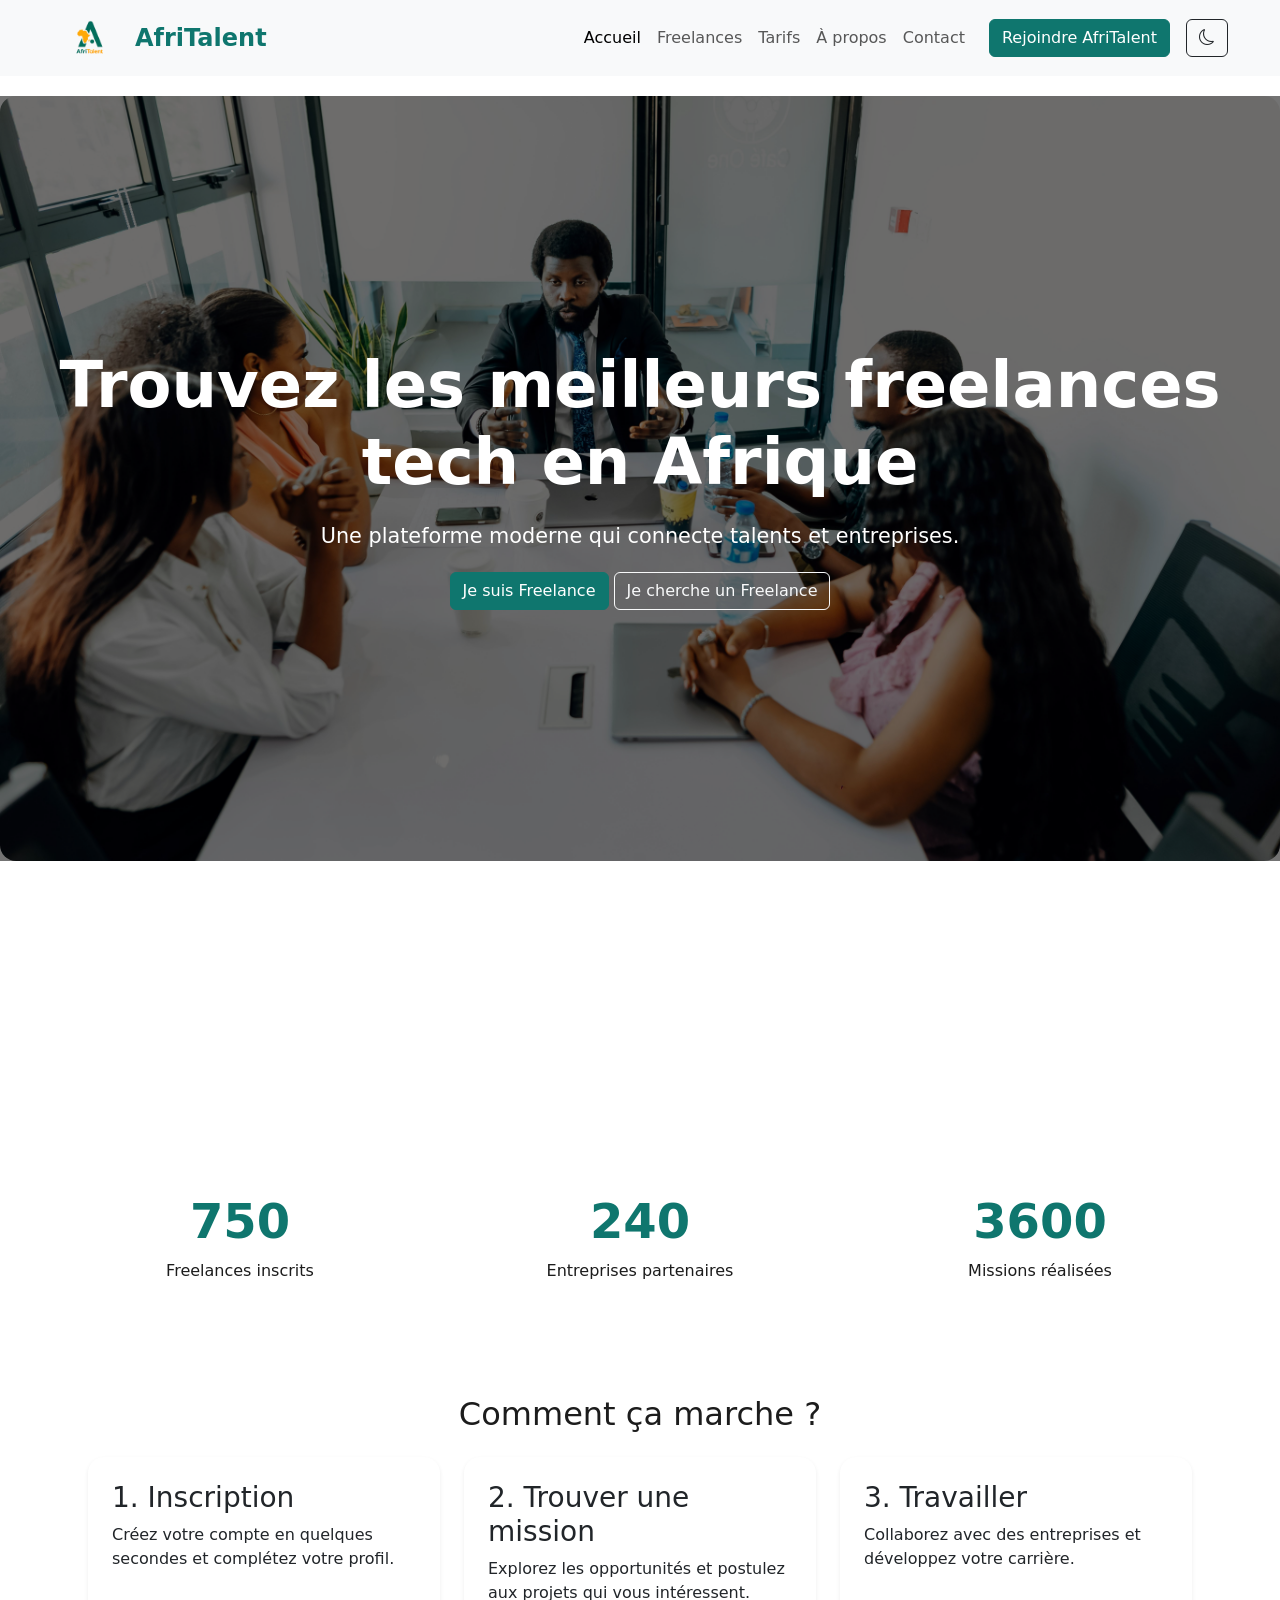
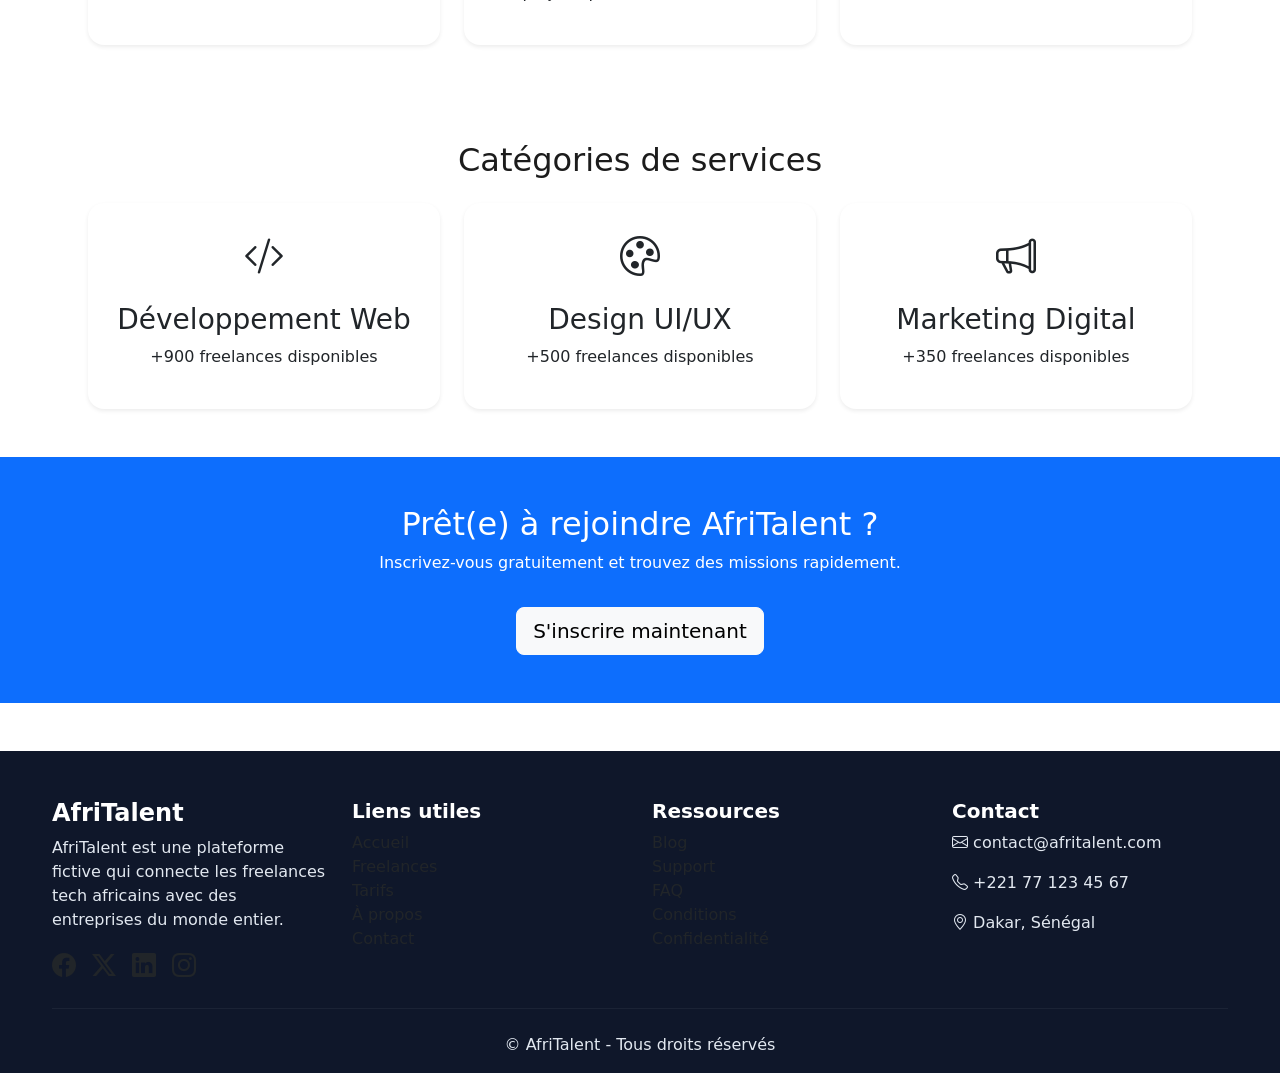
==== commit d4d20795: "JS : compteurs animés au scroll et animations fade-in des sections" ====
--- a/index.html
+++ b/index.html
@@ -52,7 +52,7 @@
   <main class="mt-5 pt-5">
 
 
-   <section class="hero">
+   <section class="hero fade-in">
   <div class="hero-overlay">
     <div class="container text-center">
       <h1>Trouvez les meilleurs freelances tech en Afrique</h1>
@@ -78,23 +78,28 @@
   </svg>
 </div>
 
- <div class="col-md-4 text-center">
-    <h2 class="counter" data-target="2500">0</h2>
-    <p>Freelances inscrits</p>
-</div>
-
-<div class="col-md-4 text-center">
-    <h2 class="counter" data-target="800">0</h2>
-    <p>Entreprises partenaires</p>
-</div>
-
-<div class="col-md-4 text-center">
-    <h2 class="counter" data-target="12000">0</h2>
-    <p>Missions réalisées</p>
-</div>
-
-
-    <section class="container p-5">
+<section class="container py-5">
+  <div class="row text-center">
+
+    <div class="col-md-4">
+      <h2 class="counter" data-target="2500">0</h2>
+      <p>Freelances inscrits</p>
+    </div>
+
+    <div class="col-md-4">
+      <h2 class="counter" data-target="800">0</h2>
+      <p>Entreprises partenaires</p>
+    </div>
+
+    <div class="col-md-4">
+      <h2 class="counter" data-target="12000">0</h2>
+      <p>Missions réalisées</p>
+    </div>
+
+  </div>
+</section>
+
+    <section class="container p-5 fade-in">
       <h2 class="text-center mb-4">Comment ça marche ?</h2>
 
       <div class="row g-4">
@@ -122,7 +127,7 @@
     </section>
 
     
-    <section class="container p-5">
+    <section class="container p-5 fade-in">
       <h2 class="text-center mb-4">Catégories de services</h2>
 
       <div class="row g-4">
@@ -153,7 +158,7 @@
     </section>
 
     
-    <section class="p-5 text-center bg-primary text-white">
+   <section class="p-5 text-center bg-primary text-white fade-in">
       <div class="container">
         <h2>Prêt(e) à rejoindre AfriTalent ?</h2>
         <p>Inscrivez-vous gratuitement et trouvez des missions rapidement.</p>
--- a/css/style.css
+++ b/css/style.css
@@ -198,21 +198,60 @@
     background-image: url("../images/photo-arriere-plan.jpg");
     background-size: cover;
     background-position: center;
-    min-height: 80vh;
-
+    background-repeat: no-repeat;
+
+    min-height: 85vh;
     position: relative;
 }
 
 .hero-overlay {
-    background: rgba(0, 0, 0, 0.45);
-
-    min-height: 80vh;
+    background: rgba(0, 0, 0, 0.55);
+
+    min-height: 85vh;
 
     display: flex;
     align-items: center;
     justify-content: center;
 
+    text-align: center;
     color: white;
+}
+
+.hero h1 {
+    font-size: 4rem;
+    font-weight: 700;
+    margin-bottom: 20px;
+}
+
+.hero p {
+    font-size: 1.3rem;
+    margin-bottom: 30px;
+}
+@media (max-width: 768px) {
+
+    .hero h1 {
+        font-size: 2.2rem;
+    }
+
+    .hero p {
+        font-size: 1rem;
+    }
+
+}
+.stats-section {
+    background: linear-gradient(135deg, #f8fafc, #eef7f6);
+    padding: 80px 0;
+}
+
+.counter {
+    font-size: 3rem;
+    font-weight: 700;
+    color: #0f766e;
+}
+
+.stats-section p {
+    font-size: 1.1rem;
+    color: #555;
 }
 
 .hero h1 {
@@ -376,3 +415,43 @@
     background-color: #ffffff !important;
     box-shadow: 0 4px 15px rgba(15, 118, 110, 0.2);
 }
+.stats-section {
+    padding: 80px 0;
+}
+
+.stats-section .counter {
+    font-size: 3rem;
+    font-weight: bold;
+    color: #0f766e;
+}
+
+.stats-section p {
+    font-size: 1.1rem;
+    margin-top: 10px;
+}
+/* Animation de départ */
+
+.fade-in {
+    opacity: 0;
+    transform: translateY(40px);
+    transition: all 0.8s ease;
+}
+
+/* Animation visible */
+
+.fade-in.show {
+    opacity: 1;
+    transform: translateY(0);
+}
+/* Animation de départ */
+.fade-in {
+    opacity: 0;
+    transform: translateY(40px);
+    transition: all 0.8s ease;
+}
+
+/* Quand l'élément devient visible */
+.fade-in.show {
+    opacity: 1;
+    transform: translateY(0);
+}
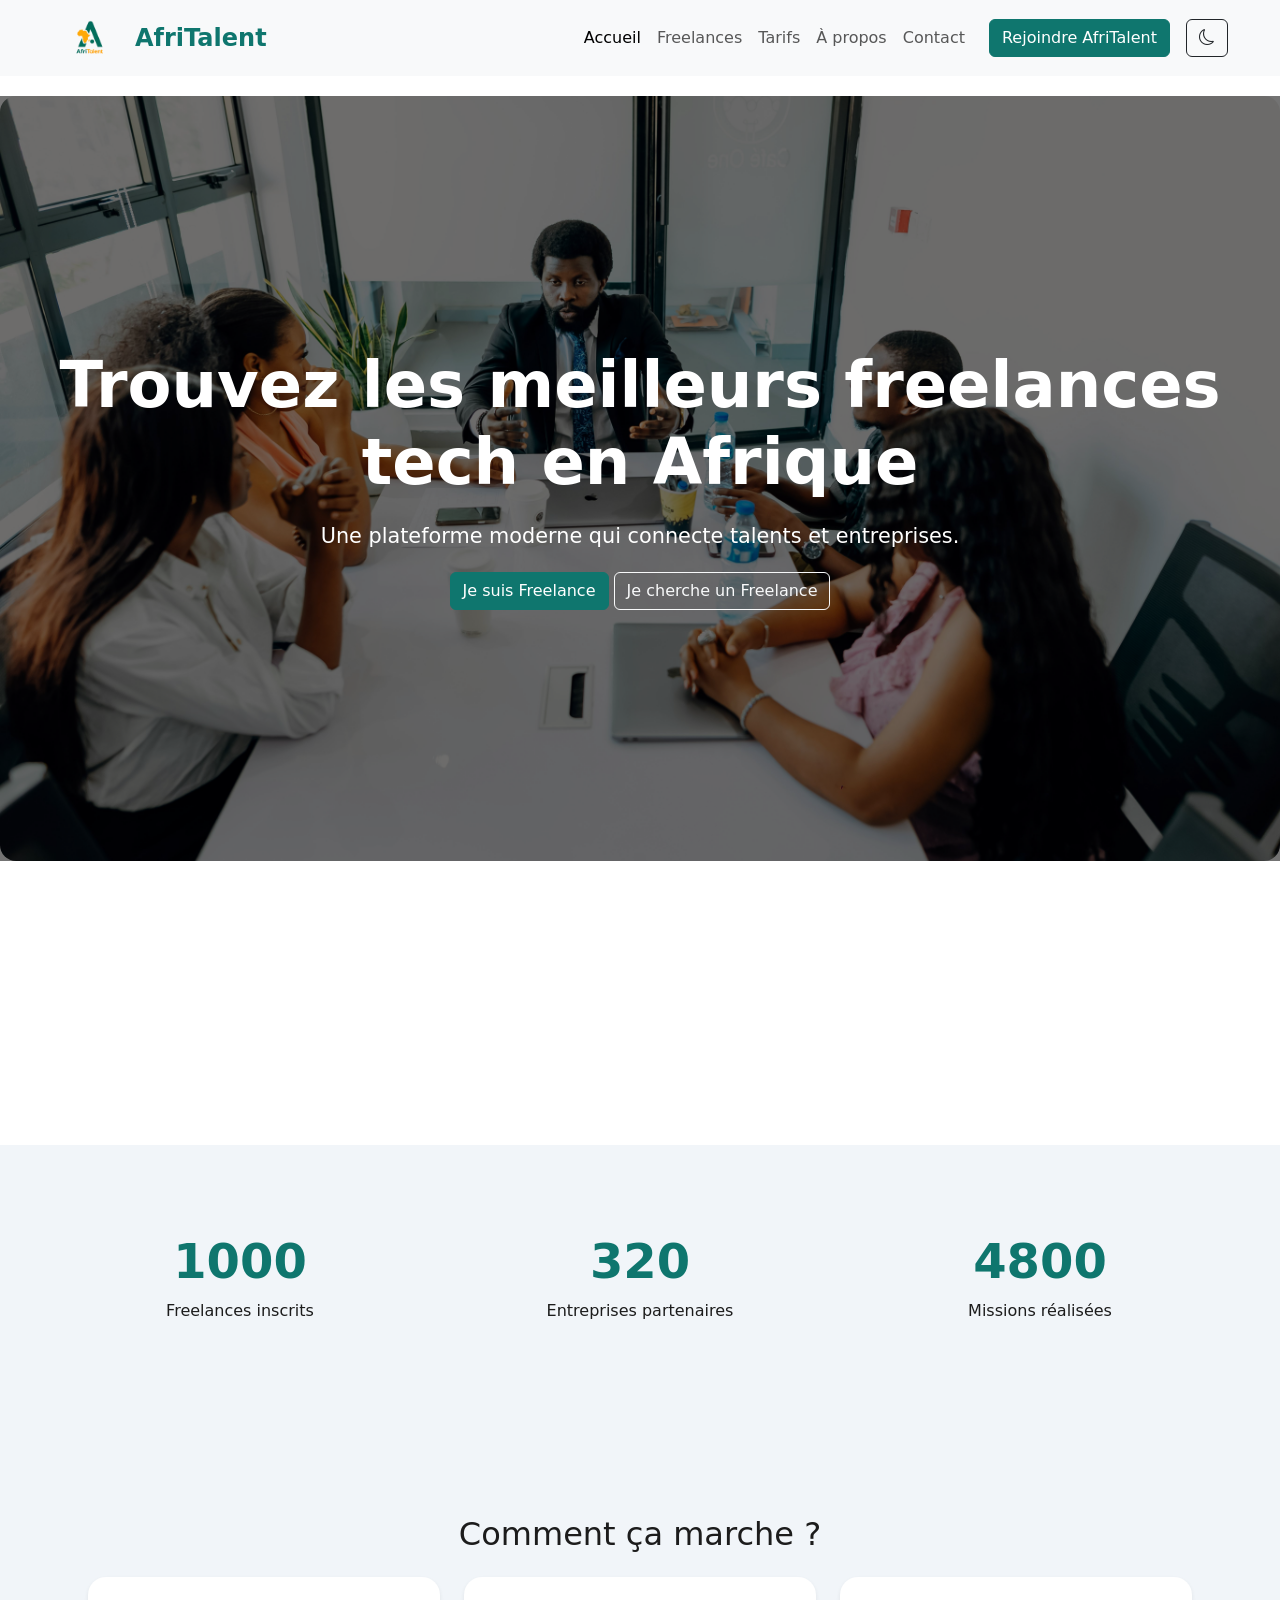
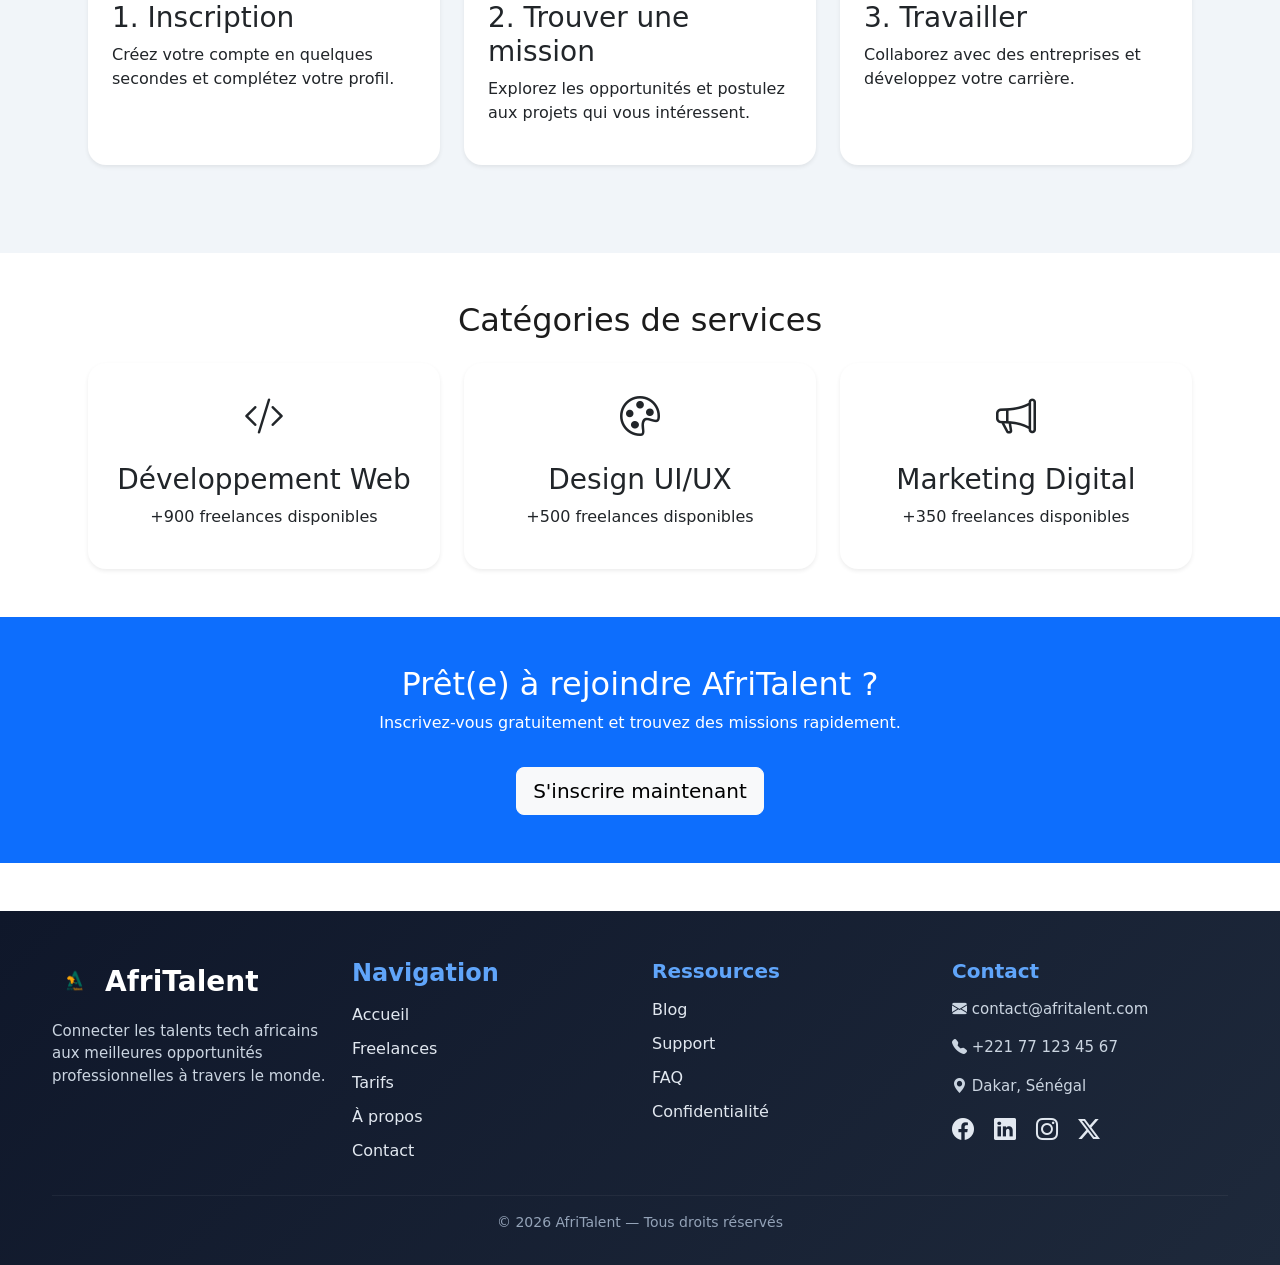
==== commit 6b0c9f4a: "Finalisation : corrections responsive, optimisation du code et commentaires" ====
--- a/index.html
+++ b/index.html
@@ -1,239 +1,290 @@
-<!DOCTYPE html>
+<!doctype html>
 <html lang="fr">
-<head>
-    <meta charset="UTF-8">
-    <meta name="viewport" content="width=device-width, initial-scale=1.0">
+  <head>
+    <meta charset="UTF-8" />
+    <meta name="viewport" content="width=device-width, initial-scale=1.0" />
     <title>AfriTalent — Accueil</title>
-    
+
     <!-- Bootstrap 5 via CDN : feuille de style -->
-    <link href="https://cdn.jsdelivr.net/npm/bootstrap@5.3.0/dist/css/bootstrap.min.css" rel="stylesheet">
-    <link href="https://cdn.jsdelivr.net/npm/bootstrap-icons@1.10.5/font/bootstrap-icons.css" rel="stylesheet">
-    
+    <link
+      href="https://cdn.jsdelivr.net/npm/bootstrap@5.3.0/dist/css/bootstrap.min.css"
+      rel="stylesheet"
+    />
+    <link
+      href="https://cdn.jsdelivr.net/npm/bootstrap-icons@1.10.5/font/bootstrap-icons.css"
+      rel="stylesheet"
+    />
+
     <!-- Ma feuille de style personnelle -->
-    <link rel="stylesheet" href="css/style.css">
-</head>
-<body>
+    <link rel="stylesheet" href="css/style.css" />
+  </head>
+  <body>
     <!-- HEADER -->
-  <header>
-    <nav class="navbar navbar-expand-lg navbar-light bg-light fixed-top" id="mainNavbar">
+    <header>
+      <nav
+        class="navbar navbar-expand-lg navbar-light bg-light fixed-top"
+        id="mainNavbar"
+      >
+        <div class="container">
+          <a class="navbar-brand d-flex align-items-center" href="index.html">
+            <img
+              src="images/logo-afritalent.png"
+              alt="Logo AfriTalent"
+              class="logo-navbar"
+            />
+
+            <span class="ms-2 fw-bold">AfriTalent</span>
+          </a>
+          <button
+            class="navbar-toggler"
+            type="button"
+            data-bs-toggle="collapse"
+            data-bs-target="#navbarNav"
+            aria-controls="navbarNav"
+            aria-expanded="false"
+            aria-label="Basculer la navigation"
+          >
+            <span class="navbar-toggler-icon"></span>
+          </button>
+
+          <div class="collapse navbar-collapse" id="navbarNav">
+            <ul class="navbar-nav ms-auto">
+              <li class="nav-item">
+                <a class="nav-link active" href="index.html">Accueil</a>
+              </li>
+              <li class="nav-item">
+                <a class="nav-link" href="freelances.html">Freelances</a>
+              </li>
+              <li class="nav-item">
+                <a class="nav-link" href="tarifs.html">Tarifs</a>
+              </li>
+              <li class="nav-item">
+                <a class="nav-link" href="about.html">À propos</a>
+              </li>
+              <li class="nav-item">
+                <a class="nav-link" href="contact.html">Contact</a>
+              </li>
+            </ul>
+
+            <!-- Bouton CTA -->
+            <a href="contact.html" class="btn btn-primary ms-lg-3"
+              >Rejoindre AfriTalent</a
+            >
+            <button class="btn btn-outline-dark ms-3" id="darkModeBtn">
+              <i class="bi bi-moon"></i>
+            </button>
+          </div>
+        </div>
+      </nav>
+    </header>
+
+    <main class="mt-5 pt-5">
+      <section class="hero fade-in">
+        <div class="hero-overlay">
+          <div class="container text-center">
+            <h1>Trouvez les meilleurs freelances tech en Afrique</h1>
+            <p>Une plateforme moderne qui connecte talents et entreprises.</p>
+
+            <a href="freelances.html" class="btn btn-primary">
+              Je suis Freelance
+            </a>
+
+            <a href="contact.html" class="btn btn-outline-light">
+              Je cherche un Freelance
+            </a>
+          </div>
+        </div>
+      </section>
+      <div class="wave">
+        <svg xmlns="http://www.w3.org/2000/svg" viewBox="0 0 1440 320">
+          <path
+            fill="#ffffff"
+            fill-opacity="1"
+            d="M0,128L80,149.3C160,171,320,213,480,208C640,203,800,149,960,138.7C1120,128,1280,160,1360,176L1440,192L1440,320L0,320Z"
+          ></path>
+        </svg>
+      </div>
+
+      <section class="section-bg">
+        <div class="container py-5">
+          <div class="row text-center">
+            <div class="col-md-4">
+              <h2 class="counter" data-target="2500">0</h2>
+              <p>Freelances inscrits</p>
+            </div>
+
+            <div class="col-md-4">
+              <h2 class="counter" data-target="800">0</h2>
+              <p>Entreprises partenaires</p>
+            </div>
+
+            <div class="col-md-4">
+              <h2 class="counter" data-target="12000">0</h2>
+              <p>Missions réalisées</p>
+            </div>
+          </div>
+        </div>
+      </section>
+
+      <section class="section-bg">
+        <div class="container p-5 fade-in">
+          <h2 class="text-center mb-4">Comment ça marche ?</h2>
+
+          <div class="row g-4">
+            <div class="col-md-4">
+              <div class="card p-4 shadow-sm h-100">
+                <h3>1. Inscription</h3>
+                <p>
+                  Créez votre compte en quelques secondes et complétez votre
+                  profil.
+                </p>
+              </div>
+            </div>
+
+            <div class="col-md-4">
+              <div class="card p-4 shadow-sm h-100">
+                <h3>2. Trouver une mission</h3>
+                <p>
+                  Explorez les opportunités et postulez aux projets qui vous
+                  intéressent.
+                </p>
+              </div>
+            </div>
+
+            <div class="col-md-4">
+              <div class="card p-4 shadow-sm h-100">
+                <h3>3. Travailler</h3>
+                <p>
+                  Collaborez avec des entreprises et développez votre carrière.
+                </p>
+              </div>
+            </div>
+          </div>
+        </div>
+      </section>
+
+      <section class="container p-5 fade-in">
+        <h2 class="text-center mb-4">Catégories de services</h2>
+
+        <div class="row g-4">
+          <div class="col-md-4">
+            <div class="card p-4 text-center shadow-sm h-100">
+              <i class="bi bi-code-slash fs-1"></i>
+              <h3 class="mt-3">Développement Web</h3>
+              <p>+900 freelances disponibles</p>
+            </div>
+          </div>
+
+          <div class="col-md-4">
+            <div class="card p-4 text-center shadow-sm h-100">
+              <i class="bi bi-palette fs-1"></i>
+              <h3 class="mt-3">Design UI/UX</h3>
+              <p>+500 freelances disponibles</p>
+            </div>
+          </div>
+
+          <div class="col-md-4">
+            <div class="card p-4 text-center shadow-sm h-100">
+              <i class="bi bi-megaphone fs-1"></i>
+              <h3 class="mt-3">Marketing Digital</h3>
+              <p>+350 freelances disponibles</p>
+            </div>
+          </div>
+        </div>
+      </section>
+
+      <section class="p-5 text-center bg-primary text-white fade-in">
+        <div class="container">
+          <h2>Prêt(e) à rejoindre AfriTalent ?</h2>
+          <p>Inscrivez-vous gratuitement et trouvez des missions rapidement.</p>
+          <a href="contact.html" class="btn btn-light btn-lg mt-3"
+            >S'inscrire maintenant</a
+          >
+        </div>
+      </section>
+    </main>
+<!-- FOOTER -->
+    <footer class="footer-custom pt-5 pb-3 mt-5">
       <div class="container">
-            <a class="navbar-brand d-flex align-items-center" href="index.html">
-    <img src="images/logo-afritalent.png"
-         alt="Logo AfriTalent"
-         class="logo-navbar">
-
-    <span class="ms-2 fw-bold">AfriTalent</span>
-</a>
-            <button class="navbar-toggler" type="button" data-bs-toggle="collapse" data-bs-target="#navbarNav" aria-controls="navbarNav" aria-expanded="false" aria-label="Basculer la navigation">
-                <span class="navbar-toggler-icon"></span>
-            </button>
-
-            <div class="collapse navbar-collapse" id="navbarNav">
-          <ul class="navbar-nav ms-auto">
-            <li class="nav-item"><a class="nav-link active" href="index.html">Accueil</a></li>
-            <li class="nav-item"><a class="nav-link" href="freelances.html">Freelances</a></li>
-            <li class="nav-item"><a class="nav-link" href="tarifs.html">Tarifs</a></li>
-            <li class="nav-item"><a class="nav-link" href="about.html">À propos</a></li>
-            <li class="nav-item"><a class="nav-link" href="contact.html">Contact</a></li>
-          </ul>
-         
-
-                    <!-- Bouton CTA -->
-                    <a href="contact.html" class="btn btn-primary ms-lg-3">Rejoindre AfriTalent</a>
-                    <button class="btn btn-outline-dark ms-3" id="darkModeBtn">
-                    <i class="bi bi-moon"></i>
-                </button>
-            </div>
-        </div>
-    </nav>
-  </header>
-
-
-  <main class="mt-5 pt-5">
-
-
-   <section class="hero fade-in">
-  <div class="hero-overlay">
-    <div class="container text-center">
-      <h1>Trouvez les meilleurs freelances tech en Afrique</h1>
-      <p>Une plateforme moderne qui connecte talents et entreprises.</p>
-
-      <a href="freelances.html" class="btn btn-primary">
-        Je suis Freelance
-      </a>
-
-      <a href="contact.html" class="btn btn-outline-light">
-        Je cherche un Freelance
-      </a>
-    </div>
-  </div>
-</section>
-<div class="wave">
-  <svg xmlns="http://www.w3.org/2000/svg"
-       viewBox="0 0 1440 320">
-    <path fill="#ffffff"
-          fill-opacity="1"
-          d="M0,128L80,149.3C160,171,320,213,480,208C640,203,800,149,960,138.7C1120,128,1280,160,1360,176L1440,192L1440,320L0,320Z">
-    </path>
-  </svg>
-</div>
-
-<section class="container py-5">
-  <div class="row text-center">
-
-    <div class="col-md-4">
-      <h2 class="counter" data-target="2500">0</h2>
-      <p>Freelances inscrits</p>
-    </div>
-
-    <div class="col-md-4">
-      <h2 class="counter" data-target="800">0</h2>
-      <p>Entreprises partenaires</p>
-    </div>
-
-    <div class="col-md-4">
-      <h2 class="counter" data-target="12000">0</h2>
-      <p>Missions réalisées</p>
-    </div>
-
-  </div>
-</section>
-
-    <section class="container p-5 fade-in">
-      <h2 class="text-center mb-4">Comment ça marche ?</h2>
-
-      <div class="row g-4">
-        <div class="col-md-4">
-          <div class="card p-4 shadow-sm h-100">
-            <h3>1. Inscription</h3>
-            <p>Créez votre compte en quelques secondes et complétez votre profil.</p>
-          </div>
-        </div>
-
-        <div class="col-md-4">
-          <div class="card p-4 shadow-sm h-100">
-            <h3>2. Trouver une mission</h3>
-            <p>Explorez les opportunités et postulez aux projets qui vous intéressent.</p>
-          </div>
-        </div>
-
-        <div class="col-md-4">
-          <div class="card p-4 shadow-sm h-100">
-            <h3>3. Travailler</h3>
-            <p>Collaborez avec des entreprises et développez votre carrière.</p>
-          </div>
-        </div>
+        <div class="row g-4">
+          <!-- Logo + description -->
+          <div class="col-12 col-md-6 col-lg-3">
+            <div class="d-flex align-items-center mb-3">
+              <img
+                src="images/logo-afritalent.png"
+                alt="Logo AfriTalent"
+                class="footer-logo"
+              />
+
+              <h3 class="ms-2 fw-bold text-white mb-0">AfriTalent</h3>
+            </div>
+
+            <p class="footer-text">
+              Connecter les talents tech africains aux meilleures opportunités
+              professionnelles à travers le monde.
+            </p>
+          </div>
+
+          <!-- Navigation -->
+          <div class="col-12 col-md-6 col-lg-3">
+            <h4 class="footer-title">Navigation</h4>
+
+            <ul class="list-unstyled">
+              <li><a href="index.html">Accueil</a></li>
+              <li><a href="freelances.html">Freelances</a></li>
+              <li><a href="tarifs.html">Tarifs</a></li>
+              <li><a href="about.html">À propos</a></li>
+              <li><a href="contact.html">Contact</a></li>
+            </ul>
+          </div>
+
+          <!-- Ressources -->
+          <div class="col-12 col-md-6 col-lg-3">
+            <h5 class="footer-title">Ressources</h5>
+
+            <ul class="list-unstyled">
+              <li><a href="#">Blog</a></li>
+              <li><a href="#">Support</a></li>
+              <li><a href="#">FAQ</a></li>
+              <li><a href="#">Confidentialité</a></li>
+            </ul>
+          </div>
+
+          <!-- Contact -->
+          <div class="col-12 col-md-6 col-lg-3">
+            <h5 class="footer-title">Contact</h5>
+
+            <p class="footer-text">
+              <i class="bi bi-envelope-fill"></i> contact@afritalent.com
+            </p>
+
+            <p class="footer-text">
+              <i class="bi bi-telephone-fill"></i> +221 77 123 45 67
+            </p>
+
+            <p class="footer-text">
+              <i class="bi bi-geo-alt-fill"></i> Dakar, Sénégal
+            </p>
+
+            <div class="social-icons mt-3">
+              <a href="#"><i class="bi bi-facebook"></i></a>
+              <a href="#"><i class="bi bi-linkedin"></i></a>
+              <a href="#"><i class="bi bi-instagram"></i></a>
+              <a href="#"><i class="bi bi-twitter-x"></i></a>
+            </div>
+          </div>
+        </div>
+
+        <hr class="footer-line" />
+
+        <p class="text-center footer-copy">
+          © 2026 AfriTalent — Tous droits réservés
+        </p>
       </div>
-    </section>
-
-    
-    <section class="container p-5 fade-in">
-      <h2 class="text-center mb-4">Catégories de services</h2>
-
-      <div class="row g-4">
-        <div class="col-md-4">
-          <div class="card p-4 text-center shadow-sm h-100">
-            <i class="bi bi-code-slash fs-1"></i>
-            <h3 class="mt-3">Développement Web</h3>
-            <p>+900 freelances disponibles</p>
-          </div>
-        </div>
-
-        <div class="col-md-4">
-          <div class="card p-4 text-center shadow-sm h-100">
-            <i class="bi bi-palette fs-1"></i>
-            <h3 class="mt-3">Design UI/UX</h3>
-            <p>+500 freelances disponibles</p>
-          </div>
-        </div>
-
-        <div class="col-md-4">
-          <div class="card p-4 text-center shadow-sm h-100">
-            <i class="bi bi-megaphone fs-1"></i>
-            <h3 class="mt-3">Marketing Digital</h3>
-            <p>+350 freelances disponibles</p>
-          </div>
-        </div>
-      </div>
-    </section>
-
-    
-   <section class="p-5 text-center bg-primary text-white fade-in">
-      <div class="container">
-        <h2>Prêt(e) à rejoindre AfriTalent ?</h2>
-        <p>Inscrivez-vous gratuitement et trouvez des missions rapidement.</p>
-        <a href="contact.html" class="btn btn-light btn-lg mt-3">S'inscrire maintenant</a>
-      </div>
-    </section>
-
-  </main>
-
-  <footer class="footer-custom pt-5 pb-3 mt-5">
-        <div class="container">
-            <div class="row g-4">
-                <!-- Colonne 1 : AfriTalent -->
-                <div class="col-12 col-md-6 col-lg-3">
-                    <h4 class="fw-bold">AfriTalent</h4>
-                    <p>
-                        AfriTalent est une plateforme fictive qui connecte les freelances tech africains
-                        avec des entreprises du monde entier.
-                    </p>
-                    <div class="d-flex gap-3">
-                        <a href="#" class="text-dark fs-4"><i class="bi bi-facebook"></i></a>
-                        <a href="#" class="text-dark fs-4"><i class="bi bi-twitter-x"></i></a>
-                        <a href="#" class="text-dark fs-4"><i class="bi bi-linkedin"></i></a>
-                        <a href="#" class="text-dark fs-4"><i class="bi bi-instagram"></i></a>
-                    </div>
-                </div>
-
-                <!-- Colonne 2 : Liens utiles -->
-                <div class="col-12 col-md-6 col-lg-3">
-                    <h5 class="fw-bold">Liens utiles</h5>
-                    <ul class="list-unstyled">
-                        <li><a href="index.html" class="text-decoration-none text-dark">Accueil</a></li>
-                        <li><a href="freelances.html" class="text-decoration-none text-dark">Freelances</a></li>
-                        <li><a href="tarifs.html" class="text-decoration-none text-dark">Tarifs</a></li>
-                        <li><a href="about.html" class="text-decoration-none text-dark">À propos</a></li>
-                        <li><a href="contact.html" class="text-decoration-none text-dark">Contact</a></li>
-                    </ul>
-                </div>
-
-                <!-- Colonne 3 : Ressources -->
-                <div class="col-12 col-md-6 col-lg-3">
-                    <h5 class="fw-bold">Ressources</h5>
-                    <ul class="list-unstyled">
-                        <li><a href="#" class="text-decoration-none text-dark">Blog</a></li>
-                        <li><a href="#" class="text-decoration-none text-dark">Support</a></li>
-                        <li><a href="#" class="text-decoration-none text-dark">FAQ</a></li>
-                        <li><a href="#" class="text-decoration-none text-dark">Conditions</a></li>
-                        <li><a href="#" class="text-decoration-none text-dark">Confidentialité</a></li>
-                    </ul>
-                </div>
-
-                <!-- Colonne 4 : Contact -->
-                <div class="col-12 col-md-6 col-lg-3">
-                    <h5 class="fw-bold">Contact</h5>
-                    <p><i class="bi bi-envelope"></i> contact@afritalent.com</p>
-                    <p><i class="bi bi-telephone"></i> +221 77 123 45 67</p>
-                    <p><i class="bi bi-geo-alt"></i> Dakar, Sénégal</p>
-                </div>
-
-            </div>
-
-            <hr class="my-4">
-
-            <p class="text-center mb-0">
-                &copy; <span id="year"></span> AfriTalent - Tous droits réservés
-            </p>
-
-        </div>
     </footer>
-
     <script src="https://cdn.jsdelivr.net/npm/bootstrap@5.3.0/dist/js/bootstrap.bundle.min.js"></script>
 
-    <button id="backToTop" class="btn btn-primary">
-  ↑
-</button>
+    <button id="backToTop" class="btn btn-primary">↑</button>
     <script src="js/main.js"></script>
-</body>
-</html>+  </body>
+</html>
--- a/css/style.css
+++ b/css/style.css
@@ -1,82 +1,77 @@
-:root{
- --primary: #0F766E;
- --secondary: #F59E0B;
- --accent: #2563EB;
- --light-bg: #F8FAFC;
- --dark-text: #1E293B;
- --gray: #f5f6fa;
+:root {
+  --primary: #0f766e;
+  --secondary: #f59e0b;
+  --accent: #2563eb;
+  --light-bg: #f8fafc;
+  --dark-text: #1e293b;
+  --gray: #f5f6fa;
   --text: #1c1c1c;
   --font-body: "Inter", system-ui, sans-serif;
   --radius: 1rem;
   --shadow: 0 15px 30px rgba(0, 0, 0, 0.08);
-
 }
 .hero {
-    background: linear-gradient(
-        135deg,
-        #0F766E,
-        #2563EB
-    );
-    color: white;
+  background: linear-gradient(135deg, #0f766e, #2563eb);
+  color: white;
 }
 .about-section {
-    background: #F8FAFC;
+  background: #f8fafc;
 }
 .about-section .card {
-    border-left: 5px solid #0F766E;
+  border-left: 5px solid #0f766e;
 }
 .freelance-page {
-    background-color: #F8FAFC;
+  background-color: #f8fafc;
 }
 .card {
-    border: none;
-    border-radius: 15px;
+  border: none;
+  border-radius: 15px;
 }
 .card:hover {
-    transform: translateY(-5px);
-    box-shadow: 0 15px 30px rgba(0,0,0,0.15);
+  transform: translateY(-5px);
+  box-shadow: 0 15px 30px rgba(0, 0, 0, 0.15);
 }
 .border-primary {
-    border: 3px solid #F59E0B !important;
+  border: 3px solid #f59e0b !important;
 }
 .btn-primary {
-    background-color: #0F766E;
-    border-color: #0F766E;
+  background-color: #0f766e;
+  border-color: #0f766e;
 }
 .contact-section {
-    background:
-    linear-gradient(
-    rgba(15,118,110,0.85),
-    rgba(37,99,235,0.85)),
+  background:
+    linear-gradient(rgba(15, 118, 110, 0.85), rgba(37, 99, 235, 0.85)),
     url("../images/bg.jpg");
 }
 .form-control {
-    border-radius: 10px;
+  border-radius: 10px;
 }
 footer {
-    background: #0F172A;
-    color: white;
+  background: #0f172a;
+  color: white;
 }
 footer a {
-    color: #CBD5E1;
+  color: #cbd5e1;
 }
 
 footer a:hover {
-    color: #F59E0B;
+  color: #f59e0b;
 }
 .dark-mode footer {
-    background: #020617;
-    color: white;
+  background: #020617;
+  color: white;
 }
 
 .dark-mode footer a {
-    color: #e2e8f0 !important;
+  color: #e2e8f0 !important;
 }
 body {
   font-family: var(--font-body);
   background-color: var(--bs-body-bg);
   color: var(--text);
-  transition: background 0.3s ease, color 0.3s ease;
+  transition:
+    background 0.3s ease,
+    color 0.3s ease;
   background-size: cover;
   background-position: center;
   background-repeat: no-repeat;
@@ -91,7 +86,9 @@
   border: none;
   border-radius: var(--radius);
   box-shadow: var(--shadow);
-  transition: transform 0.3s ease, box-shadow 0.3s ease;
+  transition:
+    transform 0.3s ease,
+    box-shadow 0.3s ease;
 }
 
 .card:hover {
@@ -193,81 +190,78 @@
     grid-column: span 2;
   }
 }
-
+/* mettre l'image en arriere plan*/
 .hero {
-    background-image: url("../images/photo-arriere-plan.jpg");
-    background-size: cover;
-    background-position: center;
-    background-repeat: no-repeat;
-
-    min-height: 85vh;
-    position: relative;
+  background-image: url("../images/photo-arriere-plan.jpg");
+  background-size: cover;
+  background-position: center;
+  background-repeat: no-repeat;
+
+  min-height: 85vh;
+  position: relative;
 }
 
 .hero-overlay {
-    background: rgba(0, 0, 0, 0.55);
-
-    min-height: 85vh;
-
-    display: flex;
-    align-items: center;
-    justify-content: center;
-
-    text-align: center;
-    color: white;
+  background: rgba(0, 0, 0, 0.55);
+
+  min-height: 85vh;
+
+  display: flex;
+  align-items: center;
+  justify-content: center;
+
+  text-align: center;
+  color: white;
 }
 
 .hero h1 {
-    font-size: 4rem;
-    font-weight: 700;
-    margin-bottom: 20px;
+  font-size: 4rem;
+  font-weight: 700;
+  margin-bottom: 20px;
 }
 
 .hero p {
-    font-size: 1.3rem;
-    margin-bottom: 30px;
+  font-size: 1.3rem;
+  margin-bottom: 30px;
 }
 @media (max-width: 768px) {
-
-    .hero h1 {
-        font-size: 2.2rem;
-    }
-
-    .hero p {
-        font-size: 1rem;
-    }
-
+  .hero h1 {
+    font-size: 2.2rem;
+  }
+
+  .hero p {
+    font-size: 1rem;
+  }
 }
 .stats-section {
-    background: linear-gradient(135deg, #f8fafc, #eef7f6);
-    padding: 80px 0;
+  background: linear-gradient(135deg, #f8fafc, #eef7f6);
+  padding: 80px 0;
 }
 
 .counter {
-    font-size: 3rem;
-    font-weight: 700;
-    color: #0f766e;
+  font-size: 3rem;
+  font-weight: 700;
+  color: #0f766e;
 }
 
 .stats-section p {
-    font-size: 1.1rem;
-    color: #555;
+  font-size: 1.1rem;
+  color: #555;
 }
 
 .hero h1 {
-    font-size: 4rem;
-    font-weight: bold;
+  font-size: 4rem;
+  font-weight: bold;
 }
 
 .hero p {
-    font-size: 1.3rem;
-    margin: 20px 0;
+  font-size: 1.3rem;
+  margin: 20px 0;
 }
 /* =========================
    RESPONSIVE MOBILE
 ========================= */
 @media (max-width: 576px) {
-
   .hero h1 {
     font-size: 2rem;
   }
@@ -290,39 +284,38 @@
   }
 }
 footer {
-    background: #0f172a;
-    color: #f8fafc;
-    padding: 60px 30px;
+  background: #0f172a;
+  color: #f8fafc;
+  padding: 60px 30px;
 }
 
 footer h4,
 footer h5 {
-    color: white;
-    font-weight: bold;
+  color: white;
+  font-weight: bold;
 }
 
 footer p {
-    color: #e2e8f0;
+  color: #e2e8f0;
 }
 
 footer a {
-    color: #e2e8f0 !important;
-    text-decoration: none;
+  color: #e2e8f0 !important;
+  text-decoration: none;
 }
 
 footer a:hover {
-    color: #f59e0b !important;
+  color: #f59e0b !important;
 }
 
 footer hr {
-    border-color: rgba(255,255,255,0.2);
+  border-color: rgba(255, 255, 255, 0.2);
 }
 
 /* =========================
    RESPONSIVE TABLETTE
 ========================= */
 @media (min-width: 577px) and (max-width: 991px) {
-
   .hero h1 {
     font-size: 2.5rem;
   }
@@ -336,7 +329,6 @@
    GRAND ECRAN
 ========================= */
 @media (min-width: 1200px) {
-
   .hero h1 {
     font-size: 4rem;
   }
@@ -364,7 +356,6 @@
   background-color: #1e1e1e !important;
   color: white;
 }
-
 
 /* BOUTON RETOUR HAUT */
 
@@ -385,73 +376,324 @@
 
 .navbar-scrolled {
   background-color: white !important;
-  box-shadow: 0 4px 15px rgba(0,0,0,0.1);
+  box-shadow: 0 4px 15px rgba(0, 0, 0, 0.1);
   padding-top: 5px;
   padding-bottom: 5px;
   transition: all 0.3s ease;
 }
-.logo-navbar{
-    height:50px;
-    width:auto;
-}
-
-.navbar-brand{
-    font-size:1.5rem;
-    color:#0F766E !important;
+.logo-navbar {
+  height: 50px;
+  width: auto;
+}
+
+.navbar-brand {
+  font-size: 1.5rem;
+  color: #0f766e !important;
 }
 /* Navbar normale */
 #mainNavbar {
-    transition: all 0.3s ease;
+  transition: all 0.3s ease;
 }
 
 /* Navbar après scroll */
 .navbar-scrolled {
-    background-color: white !important;
-    box-shadow: 0 4px 15px rgba(0, 0, 0, 0.15);
-    padding-top: 5px;
-    padding-bottom: 5px;
+  background-color: white !important;
+  box-shadow: 0 4px 15px rgba(0, 0, 0, 0.15);
+  padding-top: 5px;
+  padding-bottom: 5px;
 }
 .navbar-scrolled {
-    background-color: #ffffff !important;
-    box-shadow: 0 4px 15px rgba(15, 118, 110, 0.2);
+  background-color: #ffffff !important;
+  box-shadow: 0 4px 15px rgba(15, 118, 110, 0.2);
 }
 .stats-section {
-    padding: 80px 0;
+  padding: 80px 0;
 }
 
 .stats-section .counter {
-    font-size: 3rem;
-    font-weight: bold;
-    color: #0f766e;
+  font-size: 3rem;
+  font-weight: bold;
+  color: #0f766e;
 }
 
 .stats-section p {
-    font-size: 1.1rem;
-    margin-top: 10px;
+  font-size: 1.1rem;
+  margin-top: 10px;
 }
 /* Animation de départ */
 
 .fade-in {
-    opacity: 0;
-    transform: translateY(40px);
-    transition: all 0.8s ease;
+  opacity: 0;
+  transform: translateY(40px);
+  transition: all 0.8s ease;
 }
 
 /* Animation visible */
 
 .fade-in.show {
-    opacity: 1;
-    transform: translateY(0);
+  opacity: 1;
+  transform: translateY(0);
 }
 /* Animation de départ */
 .fade-in {
-    opacity: 0;
-    transform: translateY(40px);
-    transition: all 0.8s ease;
+  opacity: 0;
+  transform: translateY(40px);
+  transition: all 0.8s ease;
 }
 
 /* Quand l'élément devient visible */
 .fade-in.show {
-    opacity: 1;
-    transform: translateY(0);
-}+  opacity: 1;
+  transform: translateY(0);
+}
+/* =========================
+   FOOTER MODERNE
+========================= */
+
+.footer-custom {
+  background: linear-gradient(135deg, #0f172a, #1e293b);
+  color: white;
+}
+
+.footer-logo {
+  width: 45px;
+  height: 45px;
+  object-fit: contain;
+}
+
+.footer-title {
+  color: #60a5fa;
+  margin-bottom: 15px;
+  font-weight: bold;
+}
+
+.footer-text {
+  color: #cbd5e1;
+  font-size: 15px;
+}
+
+.footer-custom ul li {
+  margin-bottom: 10px;
+}
+
+.footer-custom ul li a {
+  color: #e2e8f0;
+  text-decoration: none;
+  transition: 0.3s;
+}
+
+.footer-custom ul li a:hover {
+  color: #60a5fa;
+  padding-left: 5px;
+}
+
+.social-icons a {
+  color: white;
+  font-size: 22px;
+  margin-right: 15px;
+  transition: 0.3s;
+}
+
+.social-icons a:hover {
+  color: #60a5fa;
+  transform: scale(1.2);
+}
+
+.footer-line {
+  border-color: rgba(255, 255, 255, 0.2);
+}
+
+.footer-copy {
+  color: #94a3b8;
+  font-size: 14px;
+}
+/* =========================
+   FONDS DES SECTIONS
+========================= */
+
+.section-bg {
+  background-color: #f1f5f9;
+  padding: 80px 0;
+}
+.card {
+  border: none;
+  border-radius: 18px;
+  box-shadow: 0 6px 20px rgba(0, 0, 0, 0.08);
+  transition: 0.3s ease;
+}
+
+.card:hover {
+  transform: translateY(-6px);
+}
+/* =========================
+   FONDS DES SECTIONS
+========================= */
+
+.section-bg {
+  background-color: #f1f5f9;
+  padding: 40px 0;
+}
+/* =========================
+   STYLE DES CARTES
+========================= */
+
+.card {
+  border: none;
+  border-radius: 18px;
+  box-shadow: 0 8px 20px rgba(0, 0, 0, 0.08);
+  transition: 0.3s ease;
+}
+
+.card:hover {
+  transform: translateY(-6px);
+}
+/* =========================
+   PAGE FREELANCES
+========================= */
+
+.freelance-page {
+  background-color: #f1f5f9;
+  min-height: 100vh;
+}
+/* =========================
+   PAGE FREELANCES
+========================= */
+
+.freelance-page {
+  background-color: #f1f5f9;
+  min-height: 100vh;
+  padding-bottom: 60px;
+}
+
+/* Bannière */
+
+.freelance-banner {
+  background: linear-gradient(135deg, #2563eb, #1d4ed8);
+  color: white;
+  padding: 70px 20px;
+  border-radius: 20px;
+  margin-bottom: 40px;
+}
+
+/* Zone filtre */
+
+.filter-box {
+  background-color: white;
+  padding: 20px;
+  border-radius: 15px;
+  box-shadow: 0 5px 18px rgba(0, 0, 0, 0.08);
+}
+
+/* Cartes */
+
+.card {
+  border: none;
+  border-radius: 18px;
+  box-shadow: 0 8px 20px rgba(0, 0, 0, 0.08);
+  transition: 0.3s ease;
+}
+
+.card:hover {
+  transform: translateY(-8px);
+}
+/* Mode sombre */
+
+.dark-mode .nav-link,
+.dark-mode footer a {
+  color: #4ade80 !important;
+}
+
+.dark-mode .nav-link:hover,
+.dark-mode footer a:hover {
+  color: #86efac !important;
+}
+/* =========================
+   CORRECTIONS DARK MODE
+========================= */
+
+/* Fond général */
+.dark-mode {
+  background-color: #0f172a;
+  color: #ffffff;
+}
+
+/* Navbar */
+.dark-mode .navbar {
+  background-color: #1e293b !important;
+}
+
+/* Liens navbar visibles */
+.dark-mode .nav-link {
+  color: #4ade80 !important;
+}
+
+.dark-mode .nav-link:hover {
+  color: #86efac !important;
+}
+
+/* Boutons */
+.dark-mode .btn-outline-dark {
+  border-color: white;
+  color: white;
+}
+
+/* Cartes */
+.dark-mode .card {
+  background-color: #1e293b !important;
+  color: white !important;
+}
+
+/* Textes dans les cartes */
+.dark-mode .card p,
+.dark-mode .card h3,
+.dark-mode .card .card-title {
+  color: white !important;
+}
+
+/* Texte secondaire Bootstrap */
+.dark-mode .text-muted {
+  color: #cbd5e1 !important;
+}
+
+/* Footer */
+.dark-mode footer {
+  background-color: #020617 !important;
+}
+
+/* Liens footer */
+.dark-mode footer a {
+  color: #4ade80 !important;
+}
+
+.dark-mode footer a:hover {
+  color: #86efac !important;
+}
+
+/* Sections avec fond clair */
+.dark-mode .section-bg,
+.dark-mode .freelance-page {
+  background-color: #0f172a !important;
+}
+
+/* Zone filtre */
+.dark-mode .filter-box {
+  background-color: #1e293b;
+  color: white;
+}
+
+/* Select */
+.dark-mode .form-select {
+  background-color: #334155;
+  color: white;
+  border: none;
+}
+
+/* Paragraphes généraux */
+.dark-mode p,
+.dark-mode h1,
+.dark-mode h2,
+.dark-mode h3,
+.dark-mode h4,
+.dark-mode h5 {
+  color: white;
+}
